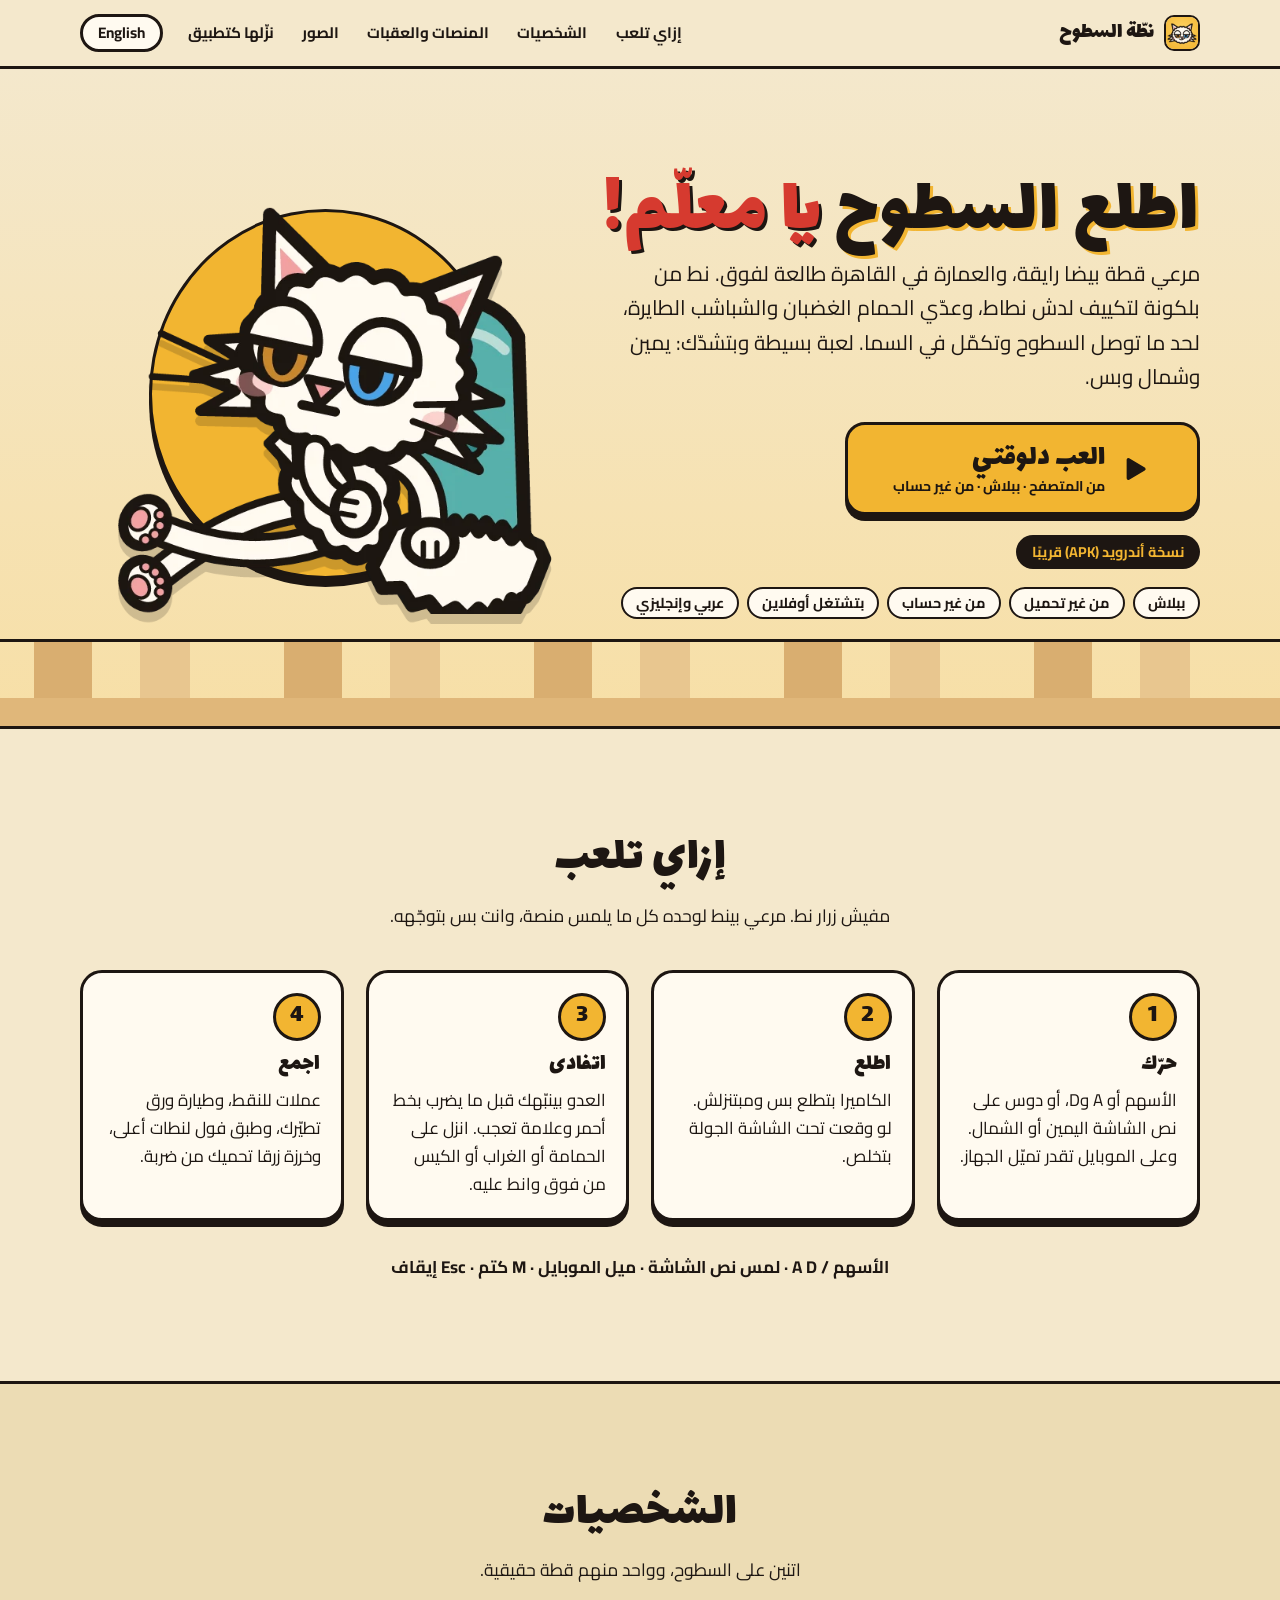
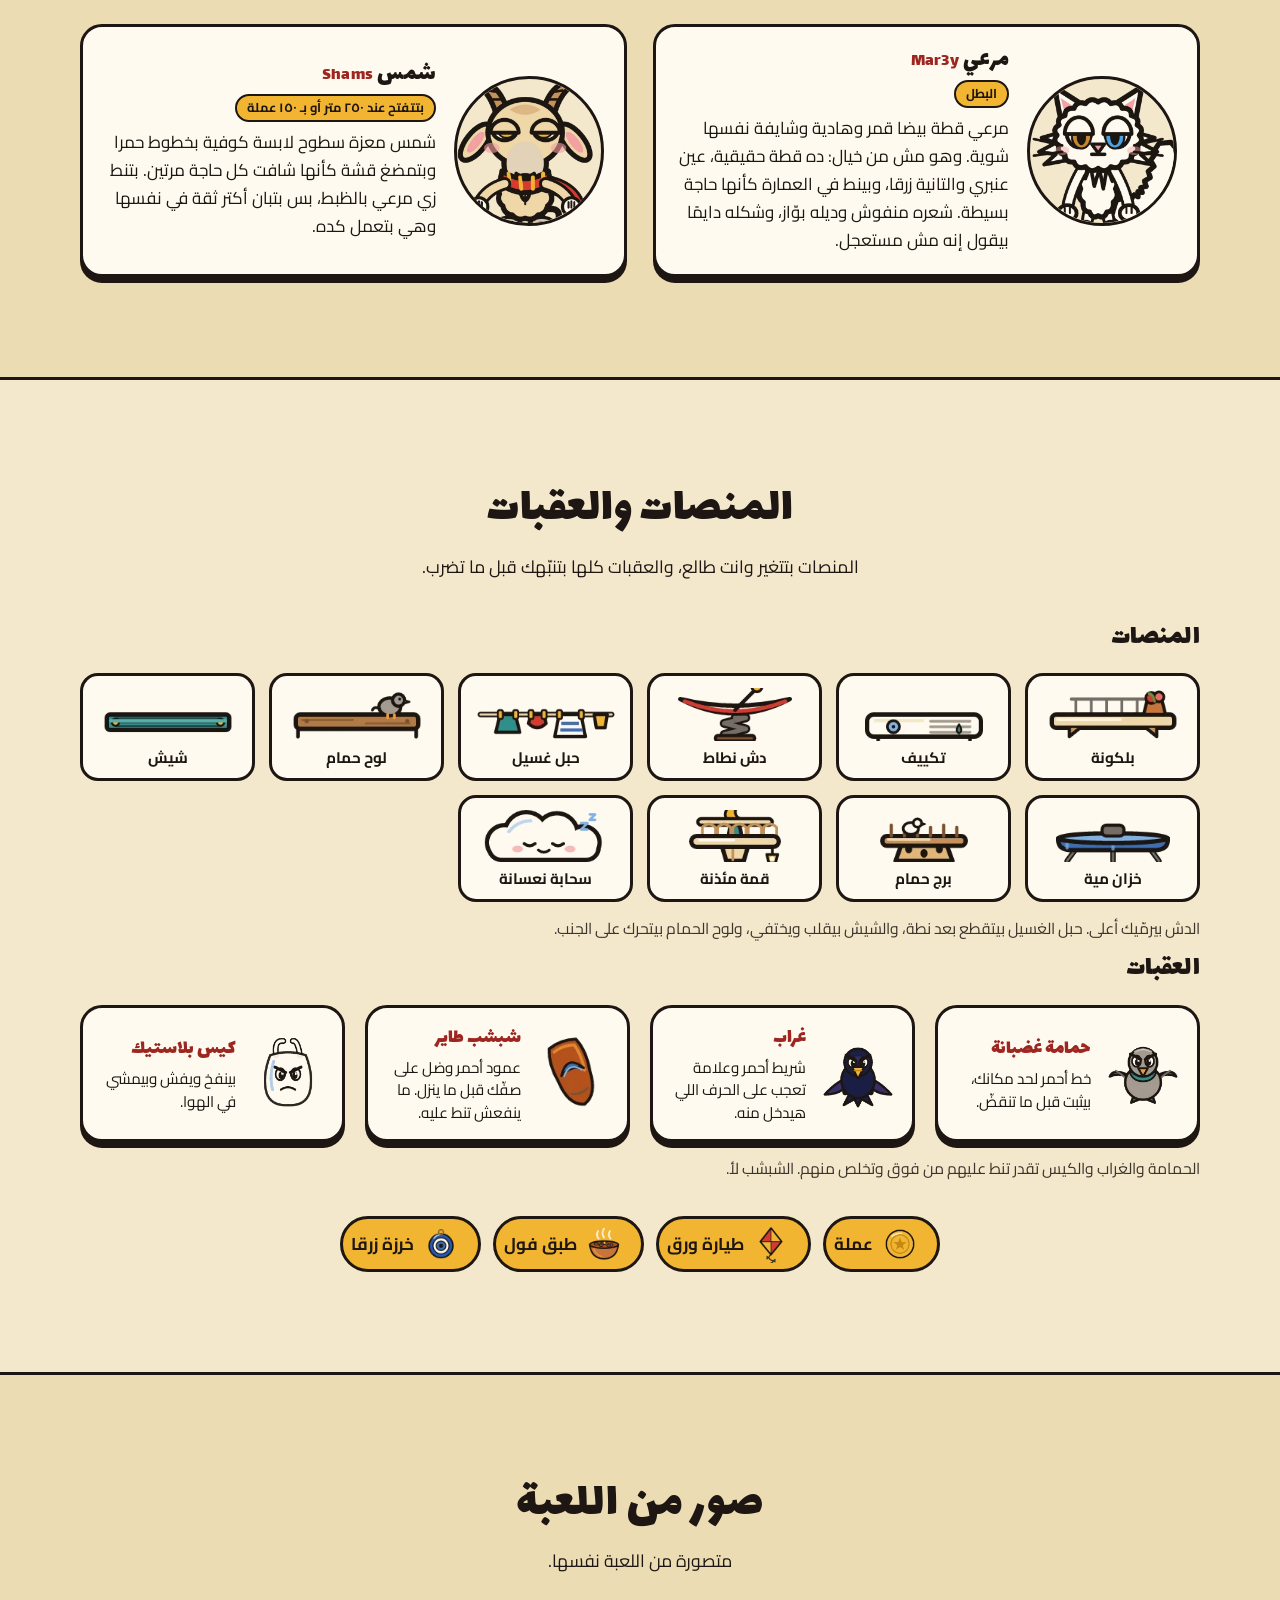
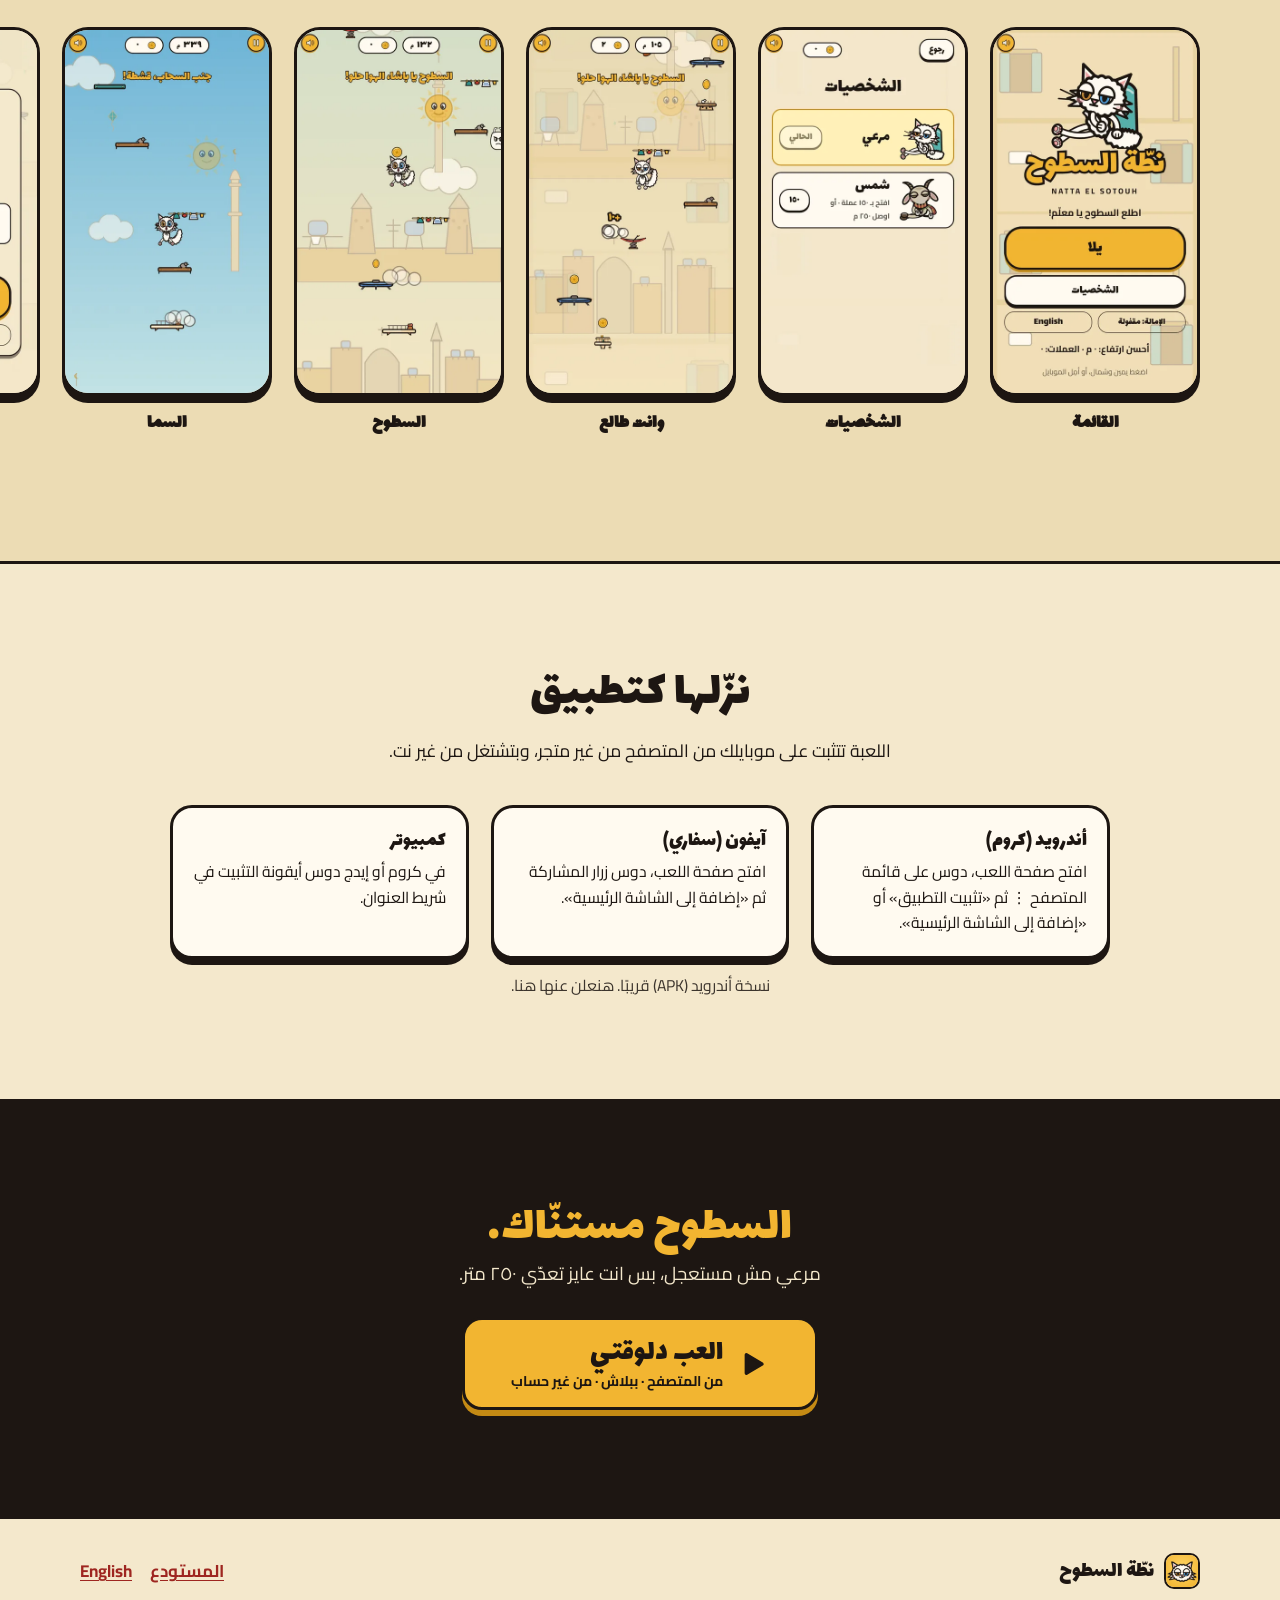
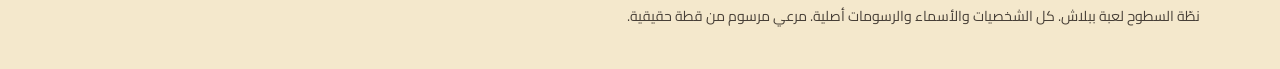
==== index.html @ 6e95c94f "feat: public site and web play page for Natta El Sotouh Co-Authored-By: Claude Opus 5.5 <noreply@ant" ====
<!doctype html>
<html lang="ar" dir="rtl">
<head>
<meta charset="utf-8">
<meta name="viewport" content="width=device-width, initial-scale=1">
<title>نطّة السطوح - لعبة نط كارتون مع مرعي القطة البيضا، العب ببلاش من المتصفح</title>
<meta name="description" content="نط من بلكونة لبلكونة فوق عمارة في القاهرة لحد السطوح والسما مع مرعي القطة البيضا بعينين مختلفين. لعبة ببلاش على المتصفح، من غير تحميل ومن غير حساب.">
<link rel="canonical" href="https://mfathy234.github.io/natta-el-sotouh-releases/">
<link rel="alternate" hreflang="en" href="https://mfathy234.github.io/natta-el-sotouh-releases/en/">
<link rel="alternate" hreflang="ar" href="https://mfathy234.github.io/natta-el-sotouh-releases/">
<link rel="alternate" hreflang="x-default" href="https://mfathy234.github.io/natta-el-sotouh-releases/">
<meta name="theme-color" content="#f4e8cc">
<link rel="icon" href="favicon.ico" sizes="any">
<link rel="icon" href="favicon.png" type="image/png" sizes="48x48">
<link rel="apple-touch-icon" href="assets/apple-touch-icon.png">
<meta property="og:type" content="website">
<meta property="og:site_name" content="Natta El Sotouh · نطّة السطوح">
<meta property="og:locale" content="ar_EG">
<meta property="og:locale:alternate" content="en_US">
<meta property="og:title" content="نطّة السطوح - لعبة نط كارتون مع مرعي القطة البيضا، العب ببلاش من المتصفح">
<meta property="og:description" content="نط من بلكونة لبلكونة فوق عمارة في القاهرة لحد السطوح والسما مع مرعي القطة البيضا بعينين مختلفين. لعبة ببلاش على المتصفح، من غير تحميل ومن غير حساب.">
<meta property="og:url" content="https://mfathy234.github.io/natta-el-sotouh-releases/">
<meta property="og:image" content="https://mfathy234.github.io/natta-el-sotouh-releases/assets/og.png">
<meta property="og:image:width" content="1200">
<meta property="og:image:height" content="630">
<meta property="og:image:alt" content="مرعي القطة البيضا قاعد مرتاح فوق شعار نطّة السطوح">
<meta name="twitter:card" content="summary_large_image">
<meta name="twitter:title" content="نطّة السطوح - لعبة نط كارتون مع مرعي القطة البيضا، العب ببلاش من المتصفح">
<meta name="twitter:description" content="نط من بلكونة لبلكونة فوق عمارة في القاهرة لحد السطوح والسما مع مرعي القطة البيضا بعينين مختلفين. لعبة ببلاش على المتصفح، من غير تحميل ومن غير حساب.">
<meta name="twitter:image" content="https://mfathy234.github.io/natta-el-sotouh-releases/assets/og.png">
<link rel="preload" href="assets/fonts/lalezar-arabic-400-normal.woff2" as="font" type="font/woff2" crossorigin>
<link rel="stylesheet" href="style.css">
</head>
<body>
<a class="skip" href="#main">تخطى للمحتوى</a>
<header class="nav"><div class="wrap nav-row">
<a class="brand" href="#top"><img src="assets/icon.png" width="36" height="36" alt=""><span>نطّة السطوح</span></a>
<nav aria-label="الأقسام"><a href="#how">إزاي تلعب</a><a href="#heroes">الشخصيات</a><a href="#world">المنصات والعقبات</a><a href="#shots">الصور</a><a href="#app">نزّلها كتطبيق</a></nav>
<a class="nav-dl" href="https://mfathy234.github.io/natta-el-sotouh-releases/play/" rel="noopener">العب دلوقتي</a>
<a class="lang-switch" lang="en" hreflang="en" href="en/">English</a>
</div></header>
<main id="main">
<section class="hero" id="top"><div class="wrap hero-grid">
<div class="hero-copy">
<h1>اطلع السطوح <em>يا معلّم!</em></h1>
<p class="lead">مرعي قطة بيضا رايقة، والعمارة في القاهرة طالعة لفوق. نط من بلكونة لتكييف لدش نطاط، وعدّي الحمام الغضبان والشباشب الطايرة، لحد ما توصل السطوح وتكمّل في السما. لعبة بسيطة وبتشدّك: يمين وشمال وبس.</p>
<div class="cta"><a class="btn primary lg" href="https://mfathy234.github.io/natta-el-sotouh-releases/play/" rel="noopener"><svg width="34" height="34" viewBox="0 0 24 24" aria-hidden="true"><path d="M8 5.5v13l11-6.5z" fill="#1d1612" stroke="#1d1612" stroke-width="2.4" stroke-linejoin="round"/></svg><span class="dl-label"><span class="dl-title">العب دلوقتي</span><span class="dl-meta">من المتصفح · ببلاش · من غير حساب</span></span></a></div>
<p class="soon"><span class="pill">نسخة أندرويد (APK) قريبًا</span></p>
<ul class="chips"><li>ببلاش</li><li>من غير تحميل</li><li>من غير حساب</li><li>بتشتغل أوفلاين</li><li>عربي وإنجليزي</li></ul>
</div>
<div class="hero-art"><div class="stage"><img class="mar3y" src="assets/art/hero_marei_slouch.webp" width="630" height="560" alt="مرعي القطة البيضا قاعد مرتاح فوق شعار نطّة السطوح"></div></div>
</div>
<div class="skyline" aria-hidden="true"></div>
</section>
<section id="how"><div class="wrap">
<div class="section-head"><h2>إزاي تلعب</h2><p>مفيش زرار نط. مرعي بينط لوحده كل ما يلمس منصة، وانت بس بتوجّهه.</p></div>
<ol class="steps"><li><div><h3>حرّك</h3><p>الأسهم أو A وD، أو دوس على نص الشاشة اليمين أو الشمال. وعلى الموبايل تقدر تميّل الجهاز.</p></div></li><li><div><h3>اطلع</h3><p>الكاميرا بتطلع بس ومبتنزلش. لو وقعت تحت الشاشة الجولة بتخلص.</p></div></li><li><div><h3>اتفادى</h3><p>العدو بينبّهك قبل ما يضرب بخط أحمر وعلامة تعجب. انزل على الحمامة أو الغراب أو الكيس من فوق وانط عليه.</p></div></li><li><div><h3>اجمع</h3><p>عملات للنقط، وطيارة ورق تطيّرك، وطبق فول لنطات أعلى، وخرزة زرقا تحميك من ضربة.</p></div></li></ol>
<p class="keys">الأسهم / A D · لمس نص الشاشة · ميل الموبايل · M كتم · Esc إيقاف</p>
</div></section>
<section id="heroes" class="alt"><div class="wrap">
<div class="section-head"><h2>الشخصيات</h2><p>اتنين على السطوح، وواحد منهم قطة حقيقية.</p></div>
<div class="hero-cards"><article class="card hero-card"><div class="portrait"><img src="assets/art/hero_marei_idle.webp" width="210" height="187" loading="lazy" alt="مرعي القطة البيضا واقف رايق بعينين مختلفين"></div><div><h3>مرعي <span class="alt" lang="en">Mar3y</span></h3><span class="tag">البطل</span><p>مرعي قطة بيضا قمر وهادية وشايفة نفسها شوية. وهو مش من خيال: ده قطة حقيقية، عين عنبري والتانية زرقا، وبينط في العمارة كأنها حاجة بسيطة. شعره منفوش وديله بوّاز، وشكله دايمًا بيقول إنه مش مستعجل.</p></div></article><article class="card hero-card"><div class="portrait"><img src="assets/art/hero_shams_idle.webp" width="210" height="187" loading="lazy" alt="شمس المعزة بكوفية حمرا"></div><div><h3>شمس <span class="alt" lang="en">Shams</span></h3><span class="tag">بتتفتح عند ٢٥٠ متر أو بـ ١٥٠ عملة</span><p>شمس معزة سطوح لابسة كوفية بخطوط حمرا وبتمضغ قشة كأنها شافت كل حاجة مرتين. بتنط زي مرعي بالظبط، بس بتبان أكتر ثقة في نفسها وهي بتعمل كده.</p></div></article></div>
</div></section>
<section id="world"><div class="wrap">
<div class="section-head"><h2>المنصات والعقبات</h2><p>المنصات بتتغير وانت طالع، والعقبات كلها بتنبّهك قبل ما تضرب.</p></div>
<h3 class="sub">المنصات</h3>
<ul class="plats"><li><img src="assets/art/plat_balcony_0.webp" width="192" height="72" loading="lazy" alt=""><span>بلكونة</span></li><li><img src="assets/art/plat_ac_0.webp" width="192" height="72" loading="lazy" alt=""><span>تكييف</span></li><li><img src="assets/art/plat_dish_0.webp" width="192" height="72" loading="lazy" alt=""><span>دش نطاط</span></li><li><img src="assets/art/plat_laundry_0.webp" width="192" height="72" loading="lazy" alt=""><span>حبل غسيل</span></li><li><img src="assets/art/plat_plank_0.webp" width="192" height="72" loading="lazy" alt=""><span>لوح حمام</span></li><li><img src="assets/art/plat_shutter_0.webp" width="192" height="72" loading="lazy" alt=""><span>شيش</span></li><li><img src="assets/art/plat_tank_0.webp" width="192" height="72" loading="lazy" alt=""><span>خزان مية</span></li><li><img src="assets/art/plat_tower_0.webp" width="192" height="72" loading="lazy" alt=""><span>برج حمام</span></li><li><img src="assets/art/plat_minaret_0.webp" width="192" height="72" loading="lazy" alt=""><span>قمة مئذنة</span></li><li><img src="assets/art/plat_cloud_0.webp" width="192" height="72" loading="lazy" alt=""><span>سحابة نعسانة</span></li></ul>
<p class="fine">الدش بيرمّيك أعلى. حبل الغسيل بيتقطع بعد نطة، والشيش بيقلب ويختفي، ولوح الحمام بيتحرك على الجنب.</p>
<h3 class="sub">العقبات</h3>
<ul class="haz"><li class="card"><img src="assets/art/enemy_pigeon_0.webp" width="92" height="92" loading="lazy" alt=""><div><b>حمامة غضبانة</b><p>خط أحمر لحد مكانك، بيثبت قبل ما تنقضّ.</p></div></li><li class="card"><img src="assets/art/enemy_crow_0.webp" width="92" height="92" loading="lazy" alt=""><div><b>غراب</b><p>شريط أحمر وعلامة تعجب على الحرف اللي هيدخل منه.</p></div></li><li class="card"><img src="assets/art/enemy_slipper_0.webp" width="92" height="92" loading="lazy" alt=""><div><b>شبشب طاير</b><p>عمود أحمر وضل على صفّك قبل ما ينزل. ما ينفعش تنط عليه.</p></div></li><li class="card"><img src="assets/art/enemy_bag_0.webp" width="92" height="92" loading="lazy" alt=""><div><b>كيس بلاستيك</b><p>بينفخ ويفش وبيمشي في الهوا.</p></div></li></ul>
<p class="fine">الحمامة والغراب والكيس تقدر تنط عليهم من فوق وتخلص منهم. الشبشب لأ.</p>
<ul class="items"><li><img src="assets/art/item_coin_0.webp" width="52" height="52" loading="lazy" alt=""><span>عملة</span></li><li><img src="assets/art/item_kite_0.webp" width="52" height="52" loading="lazy" alt=""><span>طيارة ورق</span></li><li><img src="assets/art/item_ful_0.webp" width="52" height="52" loading="lazy" alt=""><span>طبق فول</span></li><li><img src="assets/art/item_bead_0.webp" width="52" height="52" loading="lazy" alt=""><span>خرزة زرقا</span></li></ul>
</div></section>
<section id="shots" class="alt"><div class="wrap section-head"><h2>صور من اللعبة</h2><p>متصورة من اللعبة نفسها.</p></div>
<ul class="strip" tabindex="0"><li><figure><div class="phone"><img src="assets/shots/menu.webp" width="450" height="800" loading="lazy" alt="مرعي قاعد على الكنبة فوق شعار نطّة السطوح"></div><figcaption><b>القائمة</b></figcaption></figure></li><li><figure><div class="phone"><img src="assets/shots/hangar.webp" width="450" height="800" loading="lazy" alt="اختيار بين مرعي وشمس"></div><figcaption><b>الشخصيات</b></figcaption></figure></li><li><figure><div class="phone"><img src="assets/shots/gameplay.webp" width="450" height="800" loading="lazy" alt="مرعي بينط بين البلكونات وحوالين الحمام"></div><figcaption><b>وانت طالع</b></figcaption></figure></li><li><figure><div class="phone"><img src="assets/shots/rooftops.webp" width="450" height="800" loading="lazy" alt="المنصات بقت خزانات وأبراج حمام"></div><figcaption><b>السطوح</b></figcaption></figure></li><li><figure><div class="phone"><img src="assets/shots/sky.webp" width="450" height="800" loading="lazy" alt="سحاب ومآذن بعيدة"></div><figcaption><b>السما</b></figcaption></figure></li><li><figure><div class="phone"><img src="assets/shots/gameover.webp" width="450" height="800" loading="lazy" alt="شاشة النهاية بالنتيجة"></div><figcaption><b>لما تقع</b></figcaption></figure></li></ul>
</section>
<section id="app"><div class="wrap">
<div class="section-head"><h2>نزّلها كتطبيق</h2><p>اللعبة تتثبت على موبايلك من المتصفح من غير متجر، وبتشتغل من غير نت.</p></div>
<div class="facts"><div class="card"><b>أندرويد (كروم)</b><p>افتح صفحة اللعب، دوس على قائمة المتصفح ⋮ ثم «تثبيت التطبيق» أو «إضافة إلى الشاشة الرئيسية».</p></div><div class="card"><b>آيفون (سفاري)</b><p>افتح صفحة اللعب، دوس زرار المشاركة ثم «إضافة إلى الشاشة الرئيسية».</p></div><div class="card"><b>كمبيوتر</b><p>في كروم أو إيدج دوس أيقونة التثبيت في شريط العنوان.</p></div></div>
<p class="fine center">نسخة أندرويد (APK) قريبًا. هنعلن عنها هنا.</p>
</div></section>
<section class="closing"><div class="wrap">
<h2>السطوح مستنّاك.</h2><p>مرعي مش مستعجل، بس انت عايز تعدّي ٢٥٠ متر.</p>
<div class="cta center"><a class="btn primary lg" href="https://mfathy234.github.io/natta-el-sotouh-releases/play/" rel="noopener"><svg width="34" height="34" viewBox="0 0 24 24" aria-hidden="true"><path d="M8 5.5v13l11-6.5z" fill="#1d1612" stroke="#1d1612" stroke-width="2.4" stroke-linejoin="round"/></svg><span class="dl-label"><span class="dl-title">العب دلوقتي</span><span class="dl-meta">من المتصفح · ببلاش · من غير حساب</span></span></a></div>
</div></section>
</main>
<footer><div class="wrap"><div class="foot">
<a class="brand" href="#top"><img src="assets/icon.png" width="36" height="36" alt=""><span>نطّة السطوح</span></a>
<nav><a href="https://github.com/mfathy234/natta-el-sotouh-releases" rel="noopener">المستودع</a><a href="en/" lang="en">English</a></nav>
</div><small>نطّة السطوح لعبة ببلاش. كل الشخصيات والأسماء والرسومات أصلية. مرعي مرسوم من قطة حقيقية.</small></div></footer>
</body>
</html>
---- style.css ----
@font-face{font-family:Lalezar;font-display:swap;src:url(assets/fonts/lalezar-latin-400-normal.woff2) format("woff2");unicode-range:U+0000-00FF,U+0131,U+0152-0153,U+02BB-02BC,U+02C6,U+02DA,U+02DC,U+2000-206F,U+20AC,U+2122,U+2191,U+2193,U+2212,U+2215,U+FEFF,U+FFFD}
@font-face{font-family:Lalezar;font-display:swap;src:url(assets/fonts/lalezar-arabic-400-normal.woff2) format("woff2");unicode-range:U+0600-06FF,U+0750-077F,U+08A0-08FF,U+FB50-FDFF,U+FE70-FEFF}
@font-face{font-family:Cairo;font-weight:400;font-display:swap;src:url(assets/fonts/cairo-latin-400-normal.woff2) format("woff2");unicode-range:U+0000-00FF,U+0131,U+0152-0153,U+02BB-02BC,U+02C6,U+02DA,U+02DC,U+2000-206F,U+20AC,U+2122,U+2191,U+2193,U+2212,U+2215,U+FEFF,U+FFFD}
@font-face{font-family:Cairo;font-weight:700;font-display:swap;src:url(assets/fonts/cairo-latin-700-normal.woff2) format("woff2");unicode-range:U+0000-00FF,U+0131,U+0152-0153,U+02BB-02BC,U+02C6,U+02DA,U+02DC,U+2000-206F,U+20AC,U+2122,U+2191,U+2193,U+2212,U+2215,U+FEFF,U+FFFD}
@font-face{font-family:Cairo;font-weight:400;font-display:swap;src:url(assets/fonts/cairo-arabic-400-normal.woff2) format("woff2");unicode-range:U+0600-06FF,U+0750-077F,U+08A0-08FF,U+FB50-FDFF,U+FE70-FEFF}
@font-face{font-family:Cairo;font-weight:700;font-display:swap;src:url(assets/fonts/cairo-arabic-700-normal.woff2) format("woff2");unicode-range:U+0600-06FF,U+0750-077F,U+08A0-08FF,U+FB50-FDFF,U+FE70-FEFF}

:root{
  --ink:#1d1612;--paper:#f4e8cc;--paper2:#ecdcb4;--white:#fffaf0;
  --red:#d63a2f;--red-d:#9e2620;--gold:#f2b531;--gold-d:#c48a14;--teal:#2f8f8c;--blue:#3c6fb5;--sand:#e0b77a;--pink:#f2a0a0;
  --bw:3px;--r:22px;
  --display:Lalezar,Cairo,system-ui,sans-serif;--body:Cairo,system-ui,-apple-system,"Segoe UI",sans-serif;
}
*,*::before,*::after{box-sizing:border-box}
html{scroll-behavior:smooth;scroll-padding-top:76px;-webkit-text-size-adjust:100%}
body{margin:0;background:var(--paper);color:var(--ink);font:400 1.0625rem/1.65 var(--body);overflow-x:hidden}
img{max-width:100%;height:auto;display:block}
a{color:var(--red-d);text-underline-offset:3px}
a:hover{color:var(--ink)}
:focus-visible{outline:4px solid var(--blue);outline-offset:3px;border-radius:8px}
.wrap{width:min(1120px,100% - 40px);margin-inline:auto}
.skip{position:absolute;inset-inline-start:12px;top:-70px;background:var(--gold);color:var(--ink);border:var(--bw) solid var(--ink);border-radius:12px;padding:8px 16px;font-weight:700;z-index:100;text-decoration:none}
.skip:focus{top:12px}
h1,h2,h3{font-family:var(--display);font-weight:400;line-height:1.2;margin:0;letter-spacing:.01em}
h1{font-size:clamp(2.8rem,8.5vw,5rem);line-height:1.1;text-shadow:3px 3px 0 var(--gold)}
h1 em{font-style:normal;color:var(--red);text-shadow:3px 3px 0 var(--ink)}
h2{font-size:clamp(2rem,5.5vw,3.1rem)}
h3{font-size:1.5rem}
p{margin:0 0 1em}
section{padding:clamp(56px,9vw,100px) 0}
section.alt{background:var(--paper2);border-block:var(--bw) solid var(--ink)}
.lead{font-size:clamp(1.1rem,2.6vw,1.3rem);max-width:34em}
.section-head{text-align:center;max-width:42em;margin:0 auto 40px}
.section-head p{font-size:1.1rem;margin:12px 0 0}
.fine{font-size:.98rem;opacity:.85;margin:14px 0 0}
.center{text-align:center;justify-content:center}

.nav{position:sticky;top:0;z-index:50;background:var(--paper);border-bottom:var(--bw) solid var(--ink)}
.nav-row{display:flex;align-items:center;gap:12px;min-height:66px}
.brand{display:flex;align-items:center;gap:10px;font:400 1.45rem/1 var(--display);color:var(--ink);text-decoration:none;margin-inline-end:auto}
.brand img{border-radius:10px;border:2px solid var(--ink)}
.nav nav{display:flex;gap:4px}
.nav nav a{color:var(--ink);text-decoration:none;font-weight:700;font-size:.95rem;padding:.45em .8em;border-radius:99px}
.nav nav a:hover{background:var(--paper2)}
.lang-switch,.nav-dl{font-weight:700;font-size:.95rem;color:var(--ink);text-decoration:none;border:var(--bw) solid var(--ink);border-radius:99px;padding:.3em 1em;background:var(--white);line-height:1.5}
.nav-dl{background:var(--gold);display:none}
.lang-switch:hover,.nav-dl:hover{background:var(--paper2);color:var(--ink)}

.btn{display:inline-flex;align-items:center;justify-content:center;gap:12px;font:400 1.35rem/1.1 var(--display);color:var(--ink);background:var(--white);border:var(--bw) solid var(--ink);border-radius:20px;padding:.7em 1.3em;text-decoration:none;box-shadow:0 6px 0 var(--ink);transition:transform .12s,box-shadow .12s;min-height:52px;text-align:center}
.btn:hover{color:var(--ink);transform:translateY(-2px);box-shadow:0 8px 0 var(--ink)}
.btn:active{transform:translateY(5px);box-shadow:0 1px 0 var(--ink)}
.btn.primary{background:var(--gold)}
.btn.lg{font-size:1.9rem;padding:.55em 1.5em}
.dl-label{display:flex;flex-direction:column;align-items:flex-start;gap:2px;text-align:start}
.dl-meta{font:700 .88rem/1.3 var(--body)}
.btn svg{flex:none}
.cta{display:flex;flex-wrap:wrap;gap:16px 18px;align-items:center;margin:28px 0 6px}
.pill{display:inline-block;background:var(--ink);color:var(--gold);font-weight:700;font-size:.9rem;border-radius:99px;padding:.35em 1.1em}
.soon{margin:20px 0 0}
.chips{list-style:none;padding:0;margin:18px 0 0;display:flex;flex-wrap:wrap;gap:8px}
.chips li{background:var(--white);border:2px solid var(--ink);border-radius:99px;padding:.15em .9em;font-weight:700;font-size:.9rem}

.hero{padding-bottom:0;position:relative;overflow:hidden;background:linear-gradient(var(--paper),#f7dfa6)}
.hero-grid{display:grid;grid-template-columns:1.1fr .9fr;gap:30px;align-items:center;padding-bottom:30px}
.hero-art{display:grid;place-items:center}
.stage{position:relative;width:min(420px,100%);aspect-ratio:1;display:grid;place-items:center}
.stage::before{content:"";position:absolute;inset:8%;border-radius:50%;background:var(--gold);border:var(--bw) solid var(--ink);box-shadow:0 8px 0 var(--ink)}
.mar3y{position:relative;width:118%;max-width:none;filter:drop-shadow(0 10px 0 rgba(29,22,18,.18));animation:bob 1s ease-in-out infinite alternate}
@keyframes bob{from{transform:translateY(0) rotate(-1.5deg)}to{transform:translateY(-10px) rotate(1.5deg)}}
.skyline{height:90px;margin-top:-10px;background:
  linear-gradient(var(--sand),var(--sand)) 0 100%/100% 28px no-repeat,
  repeating-linear-gradient(90deg,transparent 0 34px,#d9ae70 34px 92px,transparent 92px 140px,#e8c68f 140px 190px,transparent 190px 250px);
  border-bottom:var(--bw) solid var(--ink);border-top:var(--bw) solid var(--ink)}

.steps{list-style:none;counter-reset:s;display:grid;grid-template-columns:repeat(auto-fit,minmax(230px,1fr));gap:22px;padding:0;margin:0}
.steps li{counter-increment:s;background:var(--white);border:var(--bw) solid var(--ink);border-radius:var(--r);padding:20px;box-shadow:0 6px 0 var(--ink);position:relative}
.steps li::before{content:counter(s);width:48px;height:48px;border-radius:50%;background:var(--gold);border:var(--bw) solid var(--ink);display:grid;place-items:center;font:400 1.6rem/1 var(--display);margin-bottom:10px}
.steps h3{margin:0 0 6px}
.steps p{margin:0}
.keys{text-align:center;font-weight:700;margin:32px 0 0}

.card{background:var(--white);border:var(--bw) solid var(--ink);border-radius:var(--r);padding:20px;box-shadow:0 6px 0 var(--ink)}
.card p{margin:6px 0 0}
.hero-cards{display:grid;grid-template-columns:repeat(auto-fit,minmax(320px,1fr));gap:26px}
.hero-card{display:flex;gap:18px;align-items:center}
.portrait{flex:none;width:150px;background:var(--paper);border:var(--bw) solid var(--ink);border-radius:50%;aspect-ratio:1;display:grid;place-items:center;overflow:hidden}
.portrait img{width:130%;max-width:none}
.alt{}
h3 .alt{font-size:1.1rem;color:var(--red-d)}
.tag{display:inline-block;background:var(--gold);border:2px solid var(--ink);border-radius:99px;font-weight:700;font-size:.8rem;padding:.1em .8em;margin-top:4px}

.sub{margin:10px 0 18px;font-size:1.8rem}
.plats{list-style:none;padding:0;margin:0;display:grid;grid-template-columns:repeat(auto-fit,minmax(150px,1fr));gap:14px}
.plats li{background:var(--white);border:var(--bw) solid var(--ink);border-radius:18px;padding:12px 8px 8px;text-align:center;font-weight:700;font-size:.95rem}
.plats img{margin:0 auto 4px;width:140px}
.haz{list-style:none;padding:0;margin:0 0 6px;display:grid;grid-template-columns:repeat(auto-fit,minmax(250px,1fr));gap:20px}
.haz li{display:flex;gap:14px;align-items:center;padding:14px 16px}
.haz img{flex:none;width:76px}
.haz b{font:400 1.3rem/1.2 var(--display);color:var(--red-d)}
.haz p{font-size:.95rem;line-height:1.5}
.items{list-style:none;padding:0;margin:34px 0 0;display:flex;flex-wrap:wrap;gap:12px;justify-content:center}
.items li{display:flex;align-items:center;gap:8px;background:var(--gold);border:var(--bw) solid var(--ink);border-radius:99px;padding:6px 18px 6px 8px;font-weight:700}
.items img{width:38px;height:38px;object-fit:contain}

.strip{list-style:none;display:flex;gap:22px;overflow-x:auto;padding:12px max(20px,calc((100% - 1120px)/2)) 26px;margin:0;scroll-snap-type:x proximity}
.strip li{flex:none;width:210px;scroll-snap-align:center}
.strip figure{margin:0}
.phone{border:var(--bw) solid var(--ink);border-radius:26px;overflow:hidden;box-shadow:0 7px 0 var(--ink);background:var(--paper)}
figcaption{text-align:center;margin-top:16px;font:400 1.2rem/1.2 var(--display)}

.facts{display:grid;grid-template-columns:repeat(auto-fit,minmax(250px,1fr));gap:22px;max-width:940px;margin:0 auto}
.facts b{display:block;font:400 1.3rem/1.3 var(--display);margin-bottom:4px}
.facts p{margin:0;font-size:.98rem}

.closing{background:var(--ink);color:var(--paper);text-align:center}
.closing h2{color:var(--gold)}
.closing p{font-size:1.15rem}
.closing .btn{box-shadow:0 6px 0 var(--gold-d)}

footer{background:var(--paper);border-top:var(--bw) solid var(--ink);padding:34px 0 40px}
.foot{display:flex;flex-wrap:wrap;gap:16px;align-items:center;justify-content:space-between;margin-bottom:16px}
.foot nav{display:flex;gap:18px;flex-wrap:wrap;font-weight:700}
footer small{display:block;opacity:.8;max-width:60em}

@media (max-width:900px){
  .nav nav{display:none}
  .nav-dl{display:inline-block}
  .hero-grid{grid-template-columns:1fr;text-align:center}
  .hero-copy .cta,.hero-copy .chips{justify-content:center}
  .hero-copy .lead{margin-inline:auto}
  .hero-art{order:-1}
  .stage{width:min(300px,80%)}
  h1{text-shadow:2px 2px 0 var(--gold)}
}
@media (max-width:560px){
  .hero-card{flex-direction:column;text-align:center}
  .btn.lg{font-size:1.6rem;width:100%}
  .brand span{font-size:1.2rem}
}
@media (prefers-reduced-motion:reduce){.mar3y{animation:none}html{scroll-behavior:auto}}
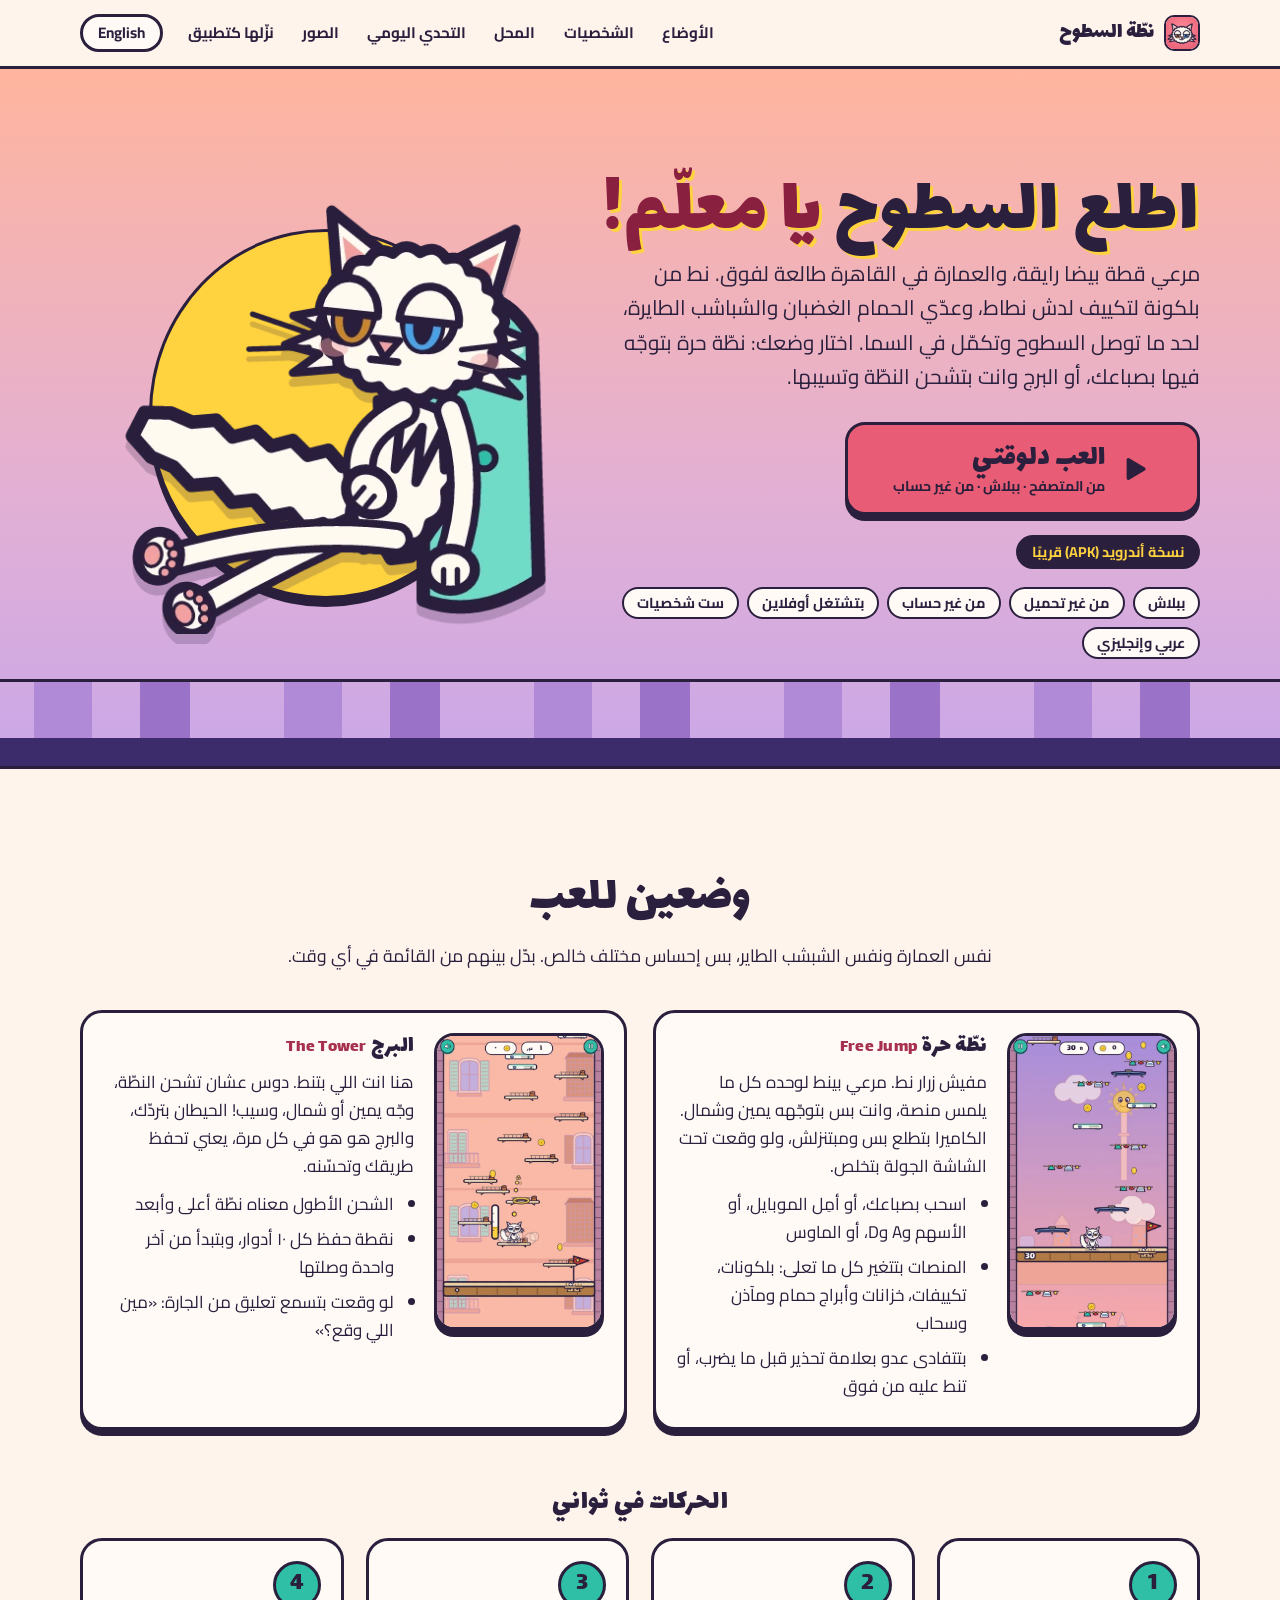
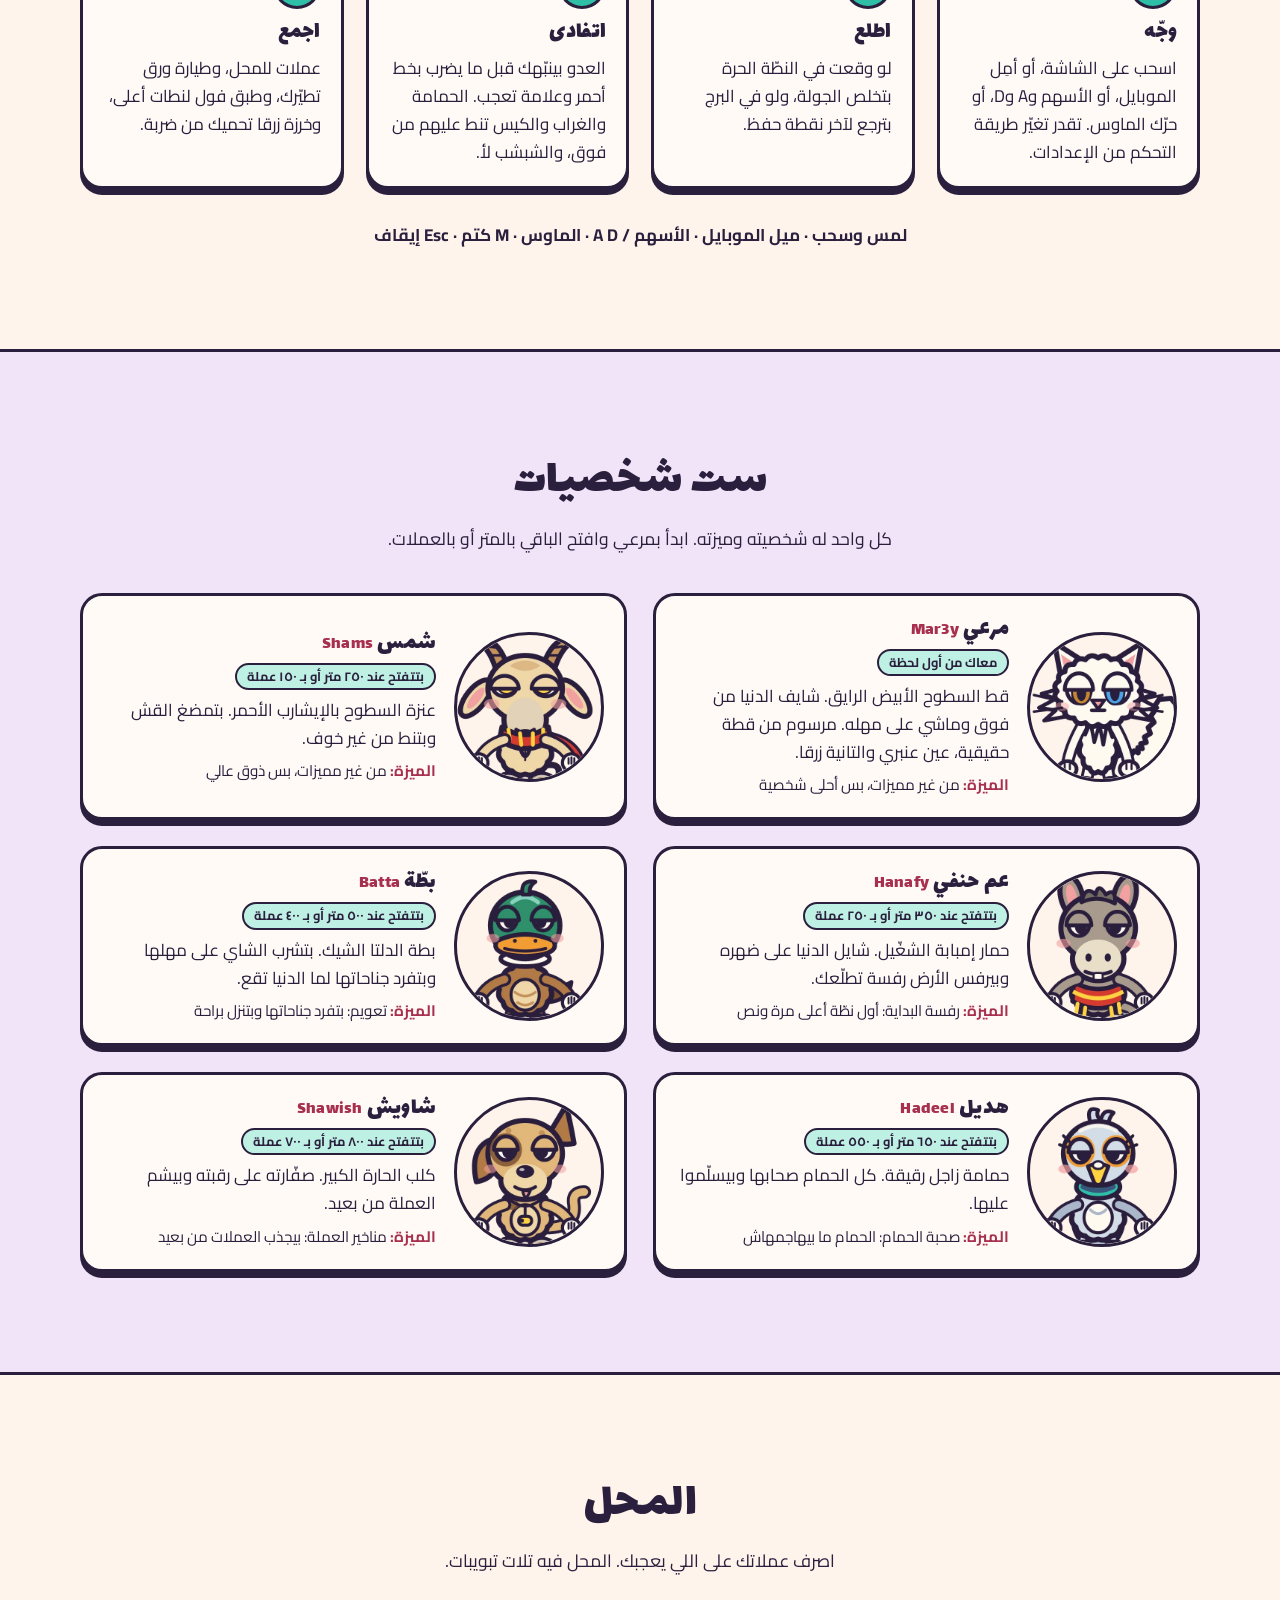
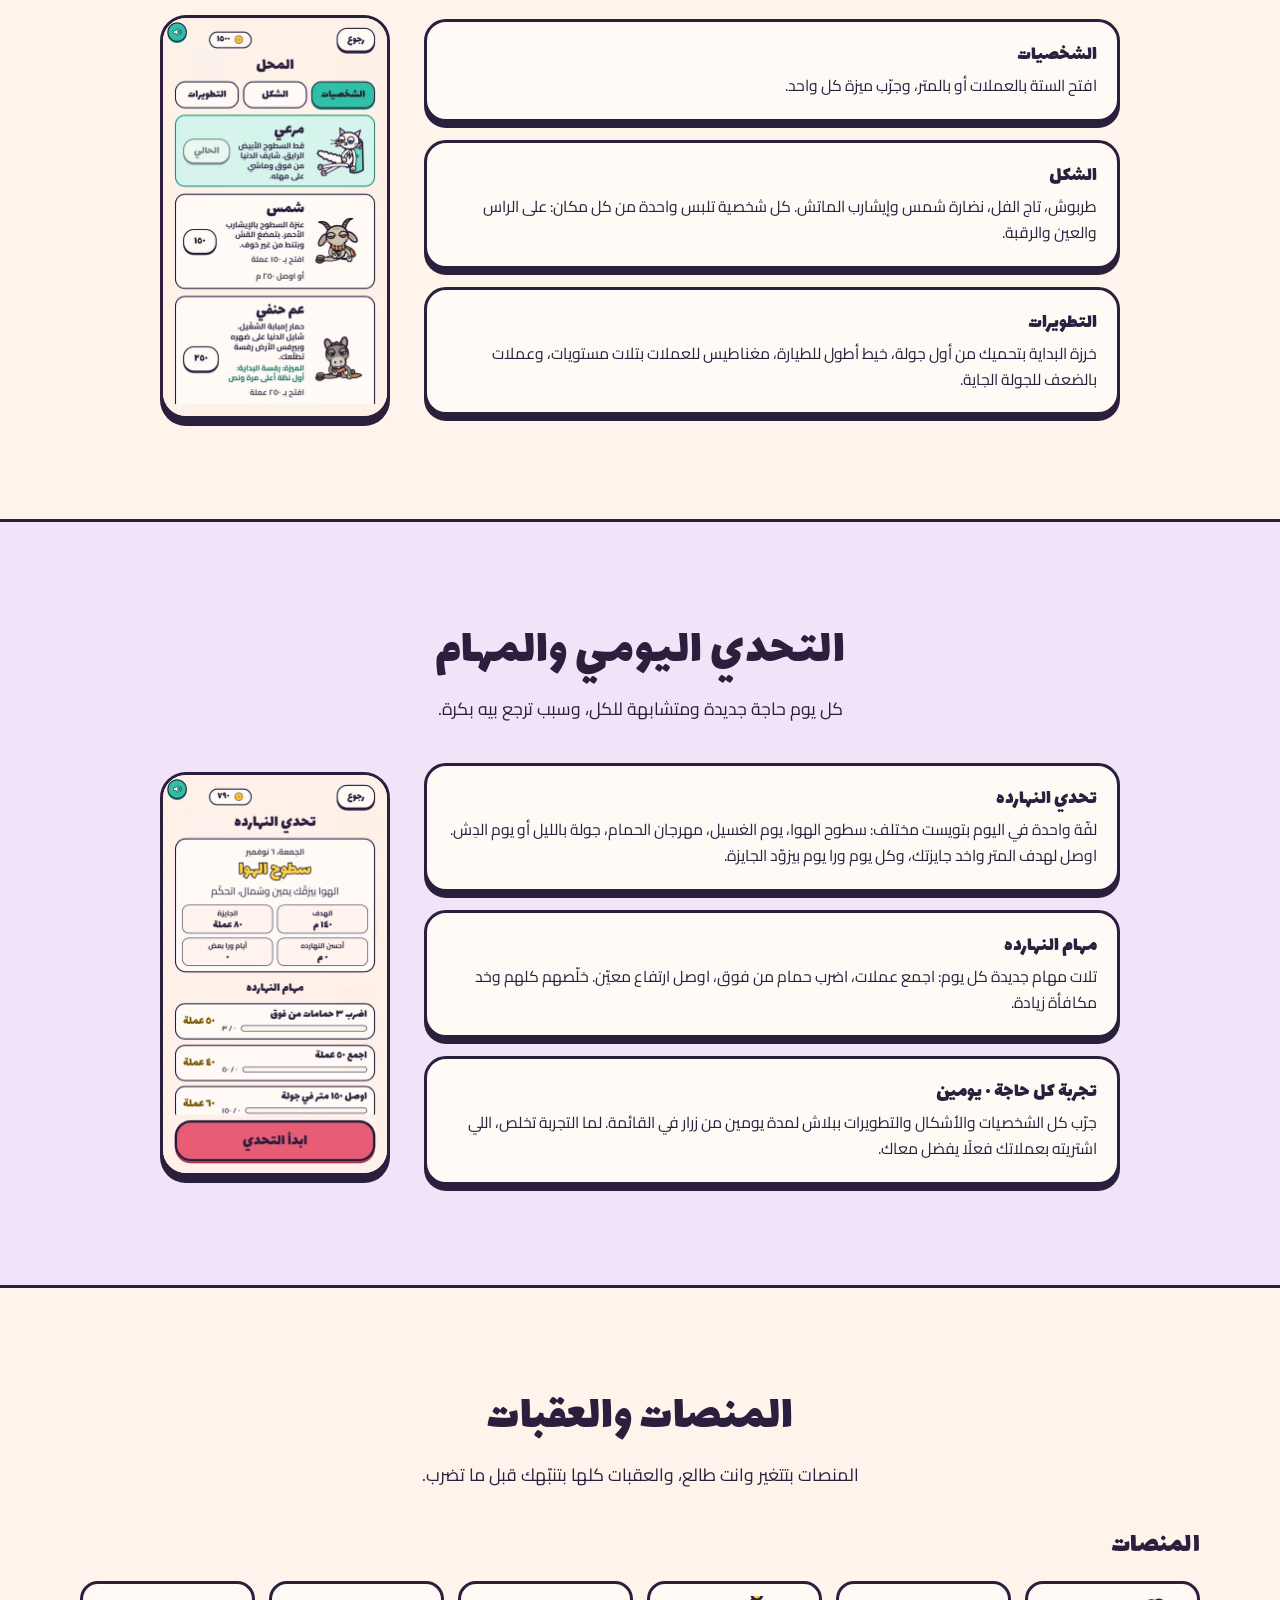
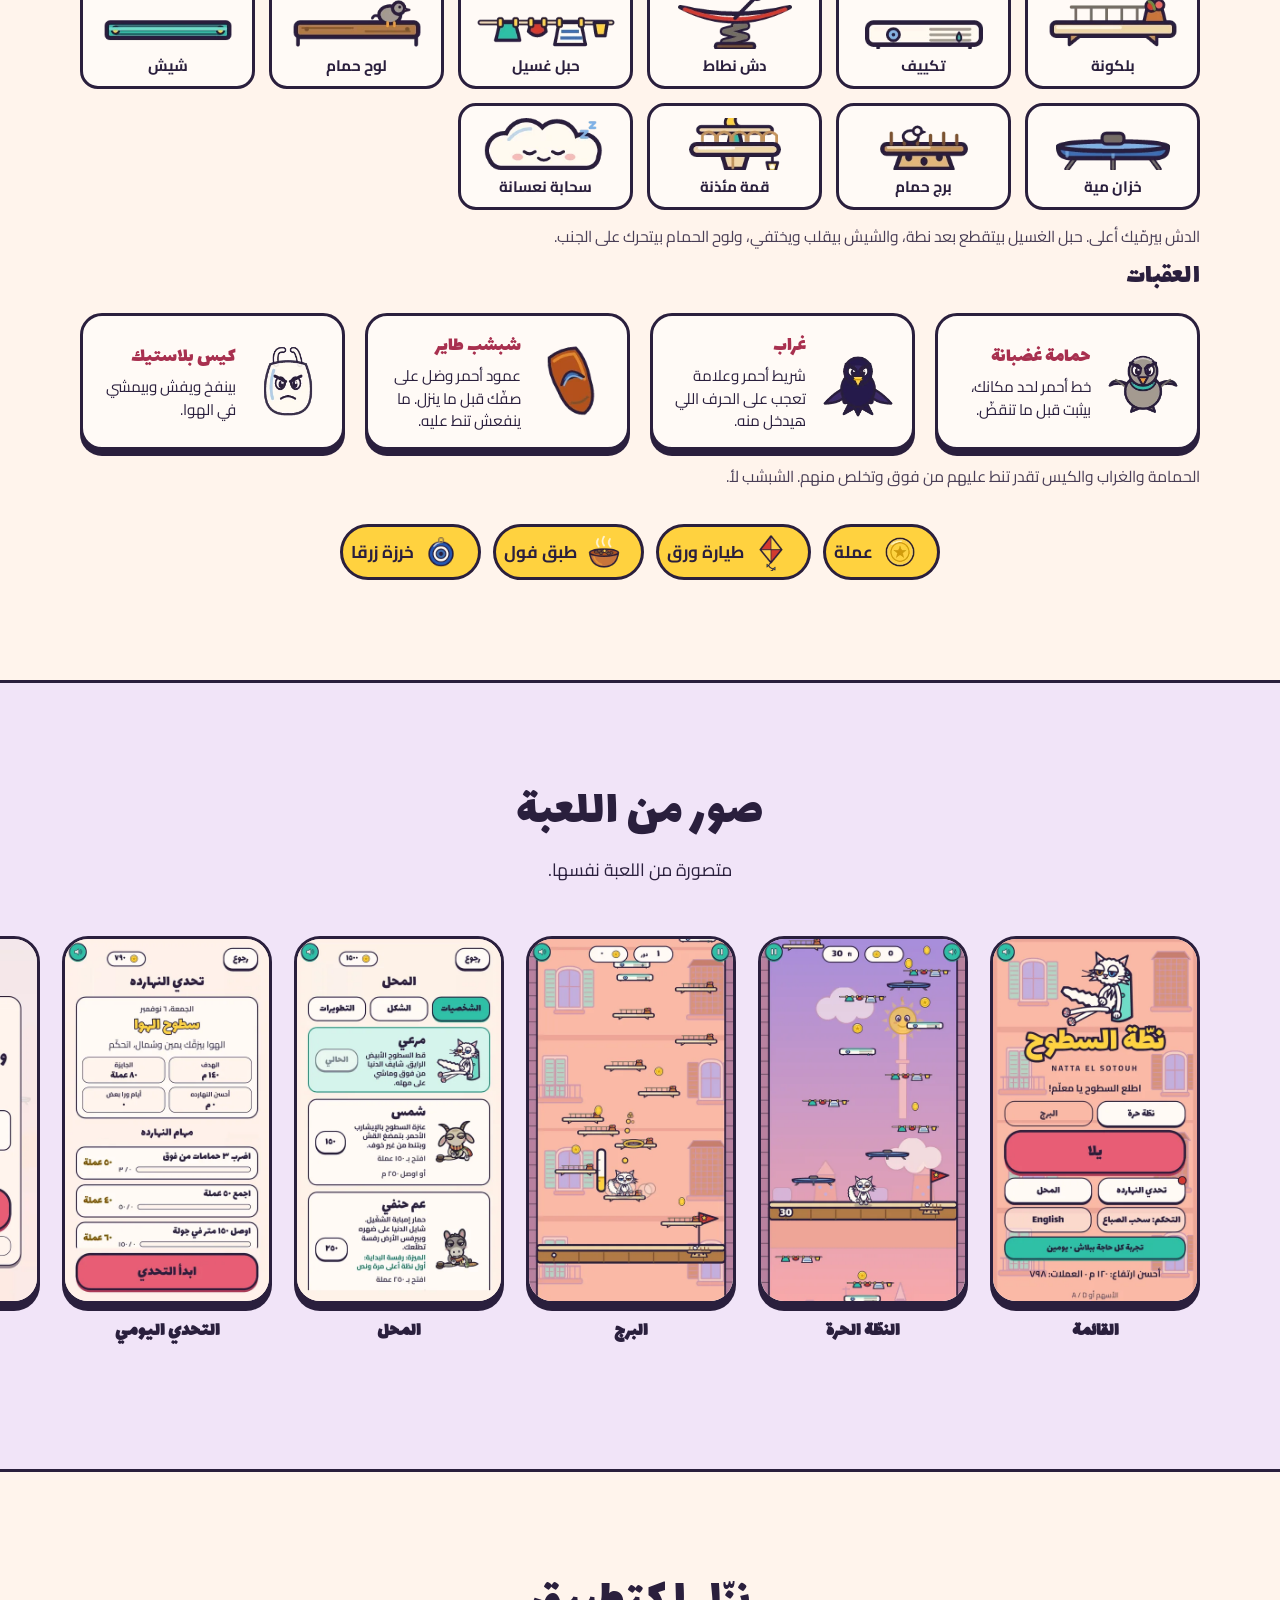
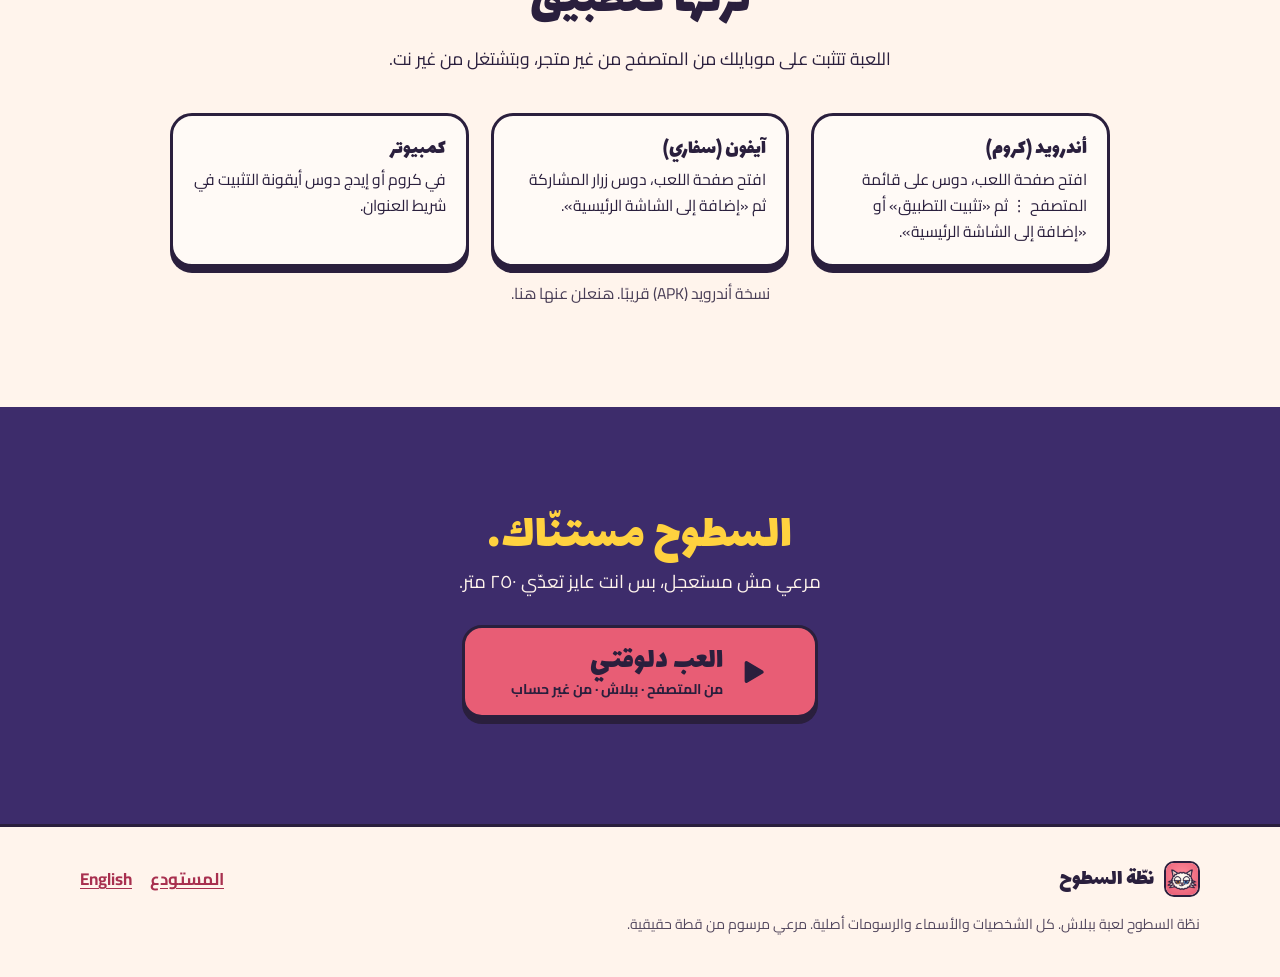
==== commit a1e92c0b: "feat: Rooftop sunset site refresh with six heroes, two modes, shop and daily Co-Authored-By: Claude " ====
--- a/index.html
+++ b/index.html
@@ -3,13 +3,13 @@
 <head>
 <meta charset="utf-8">
 <meta name="viewport" content="width=device-width, initial-scale=1">
-<title>نطّة السطوح - لعبة نط كارتون مع مرعي القطة البيضا، العب ببلاش من المتصفح</title>
-<meta name="description" content="نط من بلكونة لبلكونة فوق عمارة في القاهرة لحد السطوح والسما مع مرعي القطة البيضا بعينين مختلفين. لعبة ببلاش على المتصفح، من غير تحميل ومن غير حساب.">
-<link rel="canonical" href="https://mfathy234.github.io/natta-el-sotouh-releases/">
+<title>نطّة السطوح - لعبة نط كارتون بست شخصيات ووضعين، العب ببلاش من المتصفح</title>
+<meta name="description" content="نط من بلكونة لبلكونة فوق عمارة في القاهرة مع مرعي وأصحابه الستة. وضع النطّة الحرة ووضع البرج، محل وتحدي يومي ومهام. ببلاش على المتصفح، من غير تحميل ومن غير حساب.">
+<link rel="canonical" href="https://natta-el-sotouh.pages.dev/">
 <link rel="alternate" hreflang="en" href="https://mfathy234.github.io/natta-el-sotouh-releases/en/">
 <link rel="alternate" hreflang="ar" href="https://mfathy234.github.io/natta-el-sotouh-releases/">
 <link rel="alternate" hreflang="x-default" href="https://mfathy234.github.io/natta-el-sotouh-releases/">
-<meta name="theme-color" content="#f4e8cc">
+<meta name="theme-color" content="#ffb59e">
 <link rel="icon" href="favicon.ico" sizes="any">
 <link rel="icon" href="favicon.png" type="image/png" sizes="48x48">
 <link rel="apple-touch-icon" href="assets/apple-touch-icon.png">
@@ -17,17 +17,17 @@
 <meta property="og:site_name" content="Natta El Sotouh · نطّة السطوح">
 <meta property="og:locale" content="ar_EG">
 <meta property="og:locale:alternate" content="en_US">
-<meta property="og:title" content="نطّة السطوح - لعبة نط كارتون مع مرعي القطة البيضا، العب ببلاش من المتصفح">
-<meta property="og:description" content="نط من بلكونة لبلكونة فوق عمارة في القاهرة لحد السطوح والسما مع مرعي القطة البيضا بعينين مختلفين. لعبة ببلاش على المتصفح، من غير تحميل ومن غير حساب.">
-<meta property="og:url" content="https://mfathy234.github.io/natta-el-sotouh-releases/">
-<meta property="og:image" content="https://mfathy234.github.io/natta-el-sotouh-releases/assets/og.png">
+<meta property="og:title" content="نطّة السطوح - لعبة نط كارتون بست شخصيات ووضعين، العب ببلاش من المتصفح">
+<meta property="og:description" content="نط من بلكونة لبلكونة فوق عمارة في القاهرة مع مرعي وأصحابه الستة. وضع النطّة الحرة ووضع البرج، محل وتحدي يومي ومهام. ببلاش على المتصفح، من غير تحميل ومن غير حساب.">
+<meta property="og:url" content="https://natta-el-sotouh.pages.dev/">
+<meta property="og:image" content="https://natta-el-sotouh.pages.dev/assets/og.png">
 <meta property="og:image:width" content="1200">
 <meta property="og:image:height" content="630">
 <meta property="og:image:alt" content="مرعي القطة البيضا قاعد مرتاح فوق شعار نطّة السطوح">
 <meta name="twitter:card" content="summary_large_image">
-<meta name="twitter:title" content="نطّة السطوح - لعبة نط كارتون مع مرعي القطة البيضا، العب ببلاش من المتصفح">
-<meta name="twitter:description" content="نط من بلكونة لبلكونة فوق عمارة في القاهرة لحد السطوح والسما مع مرعي القطة البيضا بعينين مختلفين. لعبة ببلاش على المتصفح، من غير تحميل ومن غير حساب.">
-<meta name="twitter:image" content="https://mfathy234.github.io/natta-el-sotouh-releases/assets/og.png">
+<meta name="twitter:title" content="نطّة السطوح - لعبة نط كارتون بست شخصيات ووضعين، العب ببلاش من المتصفح">
+<meta name="twitter:description" content="نط من بلكونة لبلكونة فوق عمارة في القاهرة مع مرعي وأصحابه الستة. وضع النطّة الحرة ووضع البرج، محل وتحدي يومي ومهام. ببلاش على المتصفح، من غير تحميل ومن غير حساب.">
+<meta name="twitter:image" content="https://natta-el-sotouh.pages.dev/assets/og.png">
 <link rel="preload" href="assets/fonts/lalezar-arabic-400-normal.woff2" as="font" type="font/woff2" crossorigin>
 <link rel="stylesheet" href="style.css">
 </head>
@@ -35,7 +35,7 @@
 <a class="skip" href="#main">تخطى للمحتوى</a>
 <header class="nav"><div class="wrap nav-row">
 <a class="brand" href="#top"><img src="assets/icon.png" width="36" height="36" alt=""><span>نطّة السطوح</span></a>
-<nav aria-label="الأقسام"><a href="#how">إزاي تلعب</a><a href="#heroes">الشخصيات</a><a href="#world">المنصات والعقبات</a><a href="#shots">الصور</a><a href="#app">نزّلها كتطبيق</a></nav>
+<nav aria-label="الأقسام"><a href="#modes">الأوضاع</a><a href="#heroes">الشخصيات</a><a href="#shop">المحل</a><a href="#daily">التحدي اليومي</a><a href="#shots">الصور</a><a href="#app">نزّلها كتطبيق</a></nav>
 <a class="nav-dl" href="https://mfathy234.github.io/natta-el-sotouh-releases/play/" rel="noopener">العب دلوقتي</a>
 <a class="lang-switch" lang="en" hreflang="en" href="en/">English</a>
 </div></header>
@@ -43,23 +43,33 @@
 <section class="hero" id="top"><div class="wrap hero-grid">
 <div class="hero-copy">
 <h1>اطلع السطوح <em>يا معلّم!</em></h1>
-<p class="lead">مرعي قطة بيضا رايقة، والعمارة في القاهرة طالعة لفوق. نط من بلكونة لتكييف لدش نطاط، وعدّي الحمام الغضبان والشباشب الطايرة، لحد ما توصل السطوح وتكمّل في السما. لعبة بسيطة وبتشدّك: يمين وشمال وبس.</p>
-<div class="cta"><a class="btn primary lg" href="https://mfathy234.github.io/natta-el-sotouh-releases/play/" rel="noopener"><svg width="34" height="34" viewBox="0 0 24 24" aria-hidden="true"><path d="M8 5.5v13l11-6.5z" fill="#1d1612" stroke="#1d1612" stroke-width="2.4" stroke-linejoin="round"/></svg><span class="dl-label"><span class="dl-title">العب دلوقتي</span><span class="dl-meta">من المتصفح · ببلاش · من غير حساب</span></span></a></div>
+<p class="lead">مرعي قطة بيضا رايقة، والعمارة في القاهرة طالعة لفوق. نط من بلكونة لتكييف لدش نطاط، وعدّي الحمام الغضبان والشباشب الطايرة، لحد ما توصل السطوح وتكمّل في السما. اختار وضعك: نطّة حرة بتوجّه فيها بصباعك، أو البرج وانت بتشحن النطّة وتسيبها.</p>
+<div class="cta"><a class="btn primary lg" href="https://mfathy234.github.io/natta-el-sotouh-releases/play/" rel="noopener"><svg width="34" height="34" viewBox="0 0 24 24" aria-hidden="true"><path d="M8 5.5v13l11-6.5z" fill="#2a1f3d" stroke="#2a1f3d" stroke-width="2.4" stroke-linejoin="round"/></svg><span class="dl-label"><span class="dl-title">العب دلوقتي</span><span class="dl-meta">من المتصفح · ببلاش · من غير حساب</span></span></a></div>
 <p class="soon"><span class="pill">نسخة أندرويد (APK) قريبًا</span></p>
-<ul class="chips"><li>ببلاش</li><li>من غير تحميل</li><li>من غير حساب</li><li>بتشتغل أوفلاين</li><li>عربي وإنجليزي</li></ul>
+<ul class="chips"><li>ببلاش</li><li>من غير تحميل</li><li>من غير حساب</li><li>بتشتغل أوفلاين</li><li>ست شخصيات</li><li>عربي وإنجليزي</li></ul>
 </div>
-<div class="hero-art"><div class="stage"><img class="mar3y" src="assets/art/hero_marei_slouch.webp" width="630" height="560" alt="مرعي القطة البيضا قاعد مرتاح فوق شعار نطّة السطوح"></div></div>
+<div class="hero-art"><div class="stage"><img class="mar3y" src="assets/art/hero_marei_slouch.webp" width="504" height="448" alt="مرعي القطة البيضا قاعد مرتاح فوق شعار نطّة السطوح"></div></div>
 </div>
 <div class="skyline" aria-hidden="true"></div>
 </section>
-<section id="how"><div class="wrap">
-<div class="section-head"><h2>إزاي تلعب</h2><p>مفيش زرار نط. مرعي بينط لوحده كل ما يلمس منصة، وانت بس بتوجّهه.</p></div>
-<ol class="steps"><li><div><h3>حرّك</h3><p>الأسهم أو A وD، أو دوس على نص الشاشة اليمين أو الشمال. وعلى الموبايل تقدر تميّل الجهاز.</p></div></li><li><div><h3>اطلع</h3><p>الكاميرا بتطلع بس ومبتنزلش. لو وقعت تحت الشاشة الجولة بتخلص.</p></div></li><li><div><h3>اتفادى</h3><p>العدو بينبّهك قبل ما يضرب بخط أحمر وعلامة تعجب. انزل على الحمامة أو الغراب أو الكيس من فوق وانط عليه.</p></div></li><li><div><h3>اجمع</h3><p>عملات للنقط، وطيارة ورق تطيّرك، وطبق فول لنطات أعلى، وخرزة زرقا تحميك من ضربة.</p></div></li></ol>
-<p class="keys">الأسهم / A D · لمس نص الشاشة · ميل الموبايل · M كتم · Esc إيقاف</p>
+<section id="modes"><div class="wrap">
+<div class="section-head"><h2>وضعين للعب</h2><p>نفس العمارة ونفس الشبشب الطاير، بس إحساس مختلف خالص. بدّل بينهم من القائمة في أي وقت.</p></div>
+<div class="modes"><article class="card mode"><div class="phone"><img src="assets/shots/free.webp" width="450" height="800" loading="lazy" alt="مرعي بينط في السما فوق السحاب"></div><div><h3>نطّة حرة <span class="alt" lang="en">Free Jump</span></h3><p>مفيش زرار نط. مرعي بينط لوحده كل ما يلمس منصة، وانت بس بتوجّهه يمين وشمال. الكاميرا بتطلع بس ومبتنزلش، ولو وقعت تحت الشاشة الجولة بتخلص.</p><ul class="pts"><li>اسحب بصباعك، أو أمِل الموبايل، أو الأسهم وA وD، أو الماوس</li><li>المنصات بتتغير كل ما تعلى: بلكونات، تكييفات، خزانات وأبراج حمام ومآذن وسحاب</li><li>بتتفادى عدو بعلامة تحذير قبل ما يضرب، أو تنط عليه من فوق</li></ul></div></article><article class="card mode"><div class="phone"><img src="assets/shots/tower.webp" width="450" height="800" loading="lazy" alt="شحن النطّة في وضع البرج"></div><div><h3>البرج <span class="alt" lang="en">The Tower</span></h3><p>هنا انت اللي بتنط. دوس عشان تشحن النطّة، وجّه يمين أو شمال، وسيب! الحيطان بتردّك، والبرج هو هو في كل مرة، يعني تحفظ طريقك وتحسّنه.</p><ul class="pts"><li>الشحن الأطول معناه نطّة أعلى وأبعد</li><li>نقطة حفظ كل ١٠ أدوار، وبتبدأ من آخر واحدة وصلتها</li><li>لو وقعت بتسمع تعليق من الجارة: «مين اللي وقع؟»</li></ul></div></article></div>
+<h3 class="sub center">الحركات في ثواني</h3>
+<ol class="steps"><li><div><h3>وجّه</h3><p>اسحب على الشاشة، أو أمِل الموبايل، أو الأسهم وA وD، أو حرّك الماوس. تقدر تغيّر طريقة التحكم من الإعدادات.</p></div></li><li><div><h3>اطلع</h3><p>لو وقعت في النطّة الحرة بتخلص الجولة، ولو في البرج بترجع لآخر نقطة حفظ.</p></div></li><li><div><h3>اتفادى</h3><p>العدو بينبّهك قبل ما يضرب بخط أحمر وعلامة تعجب. الحمامة والغراب والكيس تنط عليهم من فوق، والشبشب لأ.</p></div></li><li><div><h3>اجمع</h3><p>عملات للمحل، وطيارة ورق تطيّرك، وطبق فول لنطات أعلى، وخرزة زرقا تحميك من ضربة.</p></div></li></ol>
+<p class="keys">لمس وسحب · ميل الموبايل · الأسهم / A D · الماوس · M كتم · Esc إيقاف</p>
 </div></section>
 <section id="heroes" class="alt"><div class="wrap">
-<div class="section-head"><h2>الشخصيات</h2><p>اتنين على السطوح، وواحد منهم قطة حقيقية.</p></div>
-<div class="hero-cards"><article class="card hero-card"><div class="portrait"><img src="assets/art/hero_marei_idle.webp" width="210" height="187" loading="lazy" alt="مرعي القطة البيضا واقف رايق بعينين مختلفين"></div><div><h3>مرعي <span class="alt" lang="en">Mar3y</span></h3><span class="tag">البطل</span><p>مرعي قطة بيضا قمر وهادية وشايفة نفسها شوية. وهو مش من خيال: ده قطة حقيقية، عين عنبري والتانية زرقا، وبينط في العمارة كأنها حاجة بسيطة. شعره منفوش وديله بوّاز، وشكله دايمًا بيقول إنه مش مستعجل.</p></div></article><article class="card hero-card"><div class="portrait"><img src="assets/art/hero_shams_idle.webp" width="210" height="187" loading="lazy" alt="شمس المعزة بكوفية حمرا"></div><div><h3>شمس <span class="alt" lang="en">Shams</span></h3><span class="tag">بتتفتح عند ٢٥٠ متر أو بـ ١٥٠ عملة</span><p>شمس معزة سطوح لابسة كوفية بخطوط حمرا وبتمضغ قشة كأنها شافت كل حاجة مرتين. بتنط زي مرعي بالظبط، بس بتبان أكتر ثقة في نفسها وهي بتعمل كده.</p></div></article></div>
+<div class="section-head"><h2>ست شخصيات</h2><p>كل واحد له شخصيته وميزته. ابدأ بمرعي وافتح الباقي بالمتر أو بالعملات.</p></div>
+<div class="hero-cards"><article class="card hero-card"><div class="portrait"><img src="assets/art/hero_marei_idle.webp" width="252" height="224" loading="lazy" alt="مرعي القطة البيضا واقف رايق"></div><div><h3>مرعي <span class="alt" lang="en">Mar3y</span></h3><span class="tag">معاك من أول لحظة</span><p>قط السطوح الأبيض الرايق. شايف الدنيا من فوق وماشي على مهله. مرسوم من قطة حقيقية، عين عنبري والتانية زرقا.</p><p class="perk"><b>الميزة:</b> من غير مميزات، بس أحلى شخصية</p></div></article><article class="card hero-card"><div class="portrait"><img src="assets/art/hero_shams_idle.webp" width="252" height="224" loading="lazy" alt="شمس العنزة بإيشارب أحمر"></div><div><h3>شمس <span class="alt" lang="en">Shams</span></h3><span class="tag">بتتفتح عند ٢٥٠ متر أو بـ ١٥٠ عملة</span><p>عنزة السطوح بالإيشارب الأحمر. بتمضغ القش وبتنط من غير خوف.</p><p class="perk"><b>الميزة:</b> من غير مميزات، بس ذوق عالي</p></div></article><article class="card hero-card"><div class="portrait"><img src="assets/art/hero_hanafy_idle.webp" width="252" height="224" loading="lazy" alt="عم حنفي الحمار"></div><div><h3>عم حنفي <span class="alt" lang="en">Hanafy</span></h3><span class="tag">بتتفتح عند ٣٥٠ متر أو بـ ٢٥٠ عملة</span><p>حمار إمبابة الشغّيل. شايل الدنيا على ضهره وبيرفس الأرض رفسة تطلّعك.</p><p class="perk"><b>الميزة:</b> رفسة البداية: أول نطّة أعلى مرة ونص</p></div></article><article class="card hero-card"><div class="portrait"><img src="assets/art/hero_batta_idle.webp" width="252" height="224" loading="lazy" alt="بطّة البطة"></div><div><h3>بطّة <span class="alt" lang="en">Batta</span></h3><span class="tag">بتتفتح عند ٥٠٠ متر أو بـ ٤٠٠ عملة</span><p>بطة الدلتا الشيك. بتشرب الشاي على مهلها وبتفرد جناحاتها لما الدنيا تقع.</p><p class="perk"><b>الميزة:</b> تعويم: بتفرد جناحاتها وبتنزل براحة</p></div></article><article class="card hero-card"><div class="portrait"><img src="assets/art/hero_hadeel_idle.webp" width="252" height="224" loading="lazy" alt="هديل الحمامة"></div><div><h3>هديل <span class="alt" lang="en">Hadeel</span></h3><span class="tag">بتتفتح عند ٦٥٠ متر أو بـ ٥٥٠ عملة</span><p>حمامة زاجل رقيقة. كل الحمام صحابها وبيسلّموا عليها.</p><p class="perk"><b>الميزة:</b> صحبة الحمام: الحمام ما بيهاجمهاش</p></div></article><article class="card hero-card"><div class="portrait"><img src="assets/art/hero_shawish_idle.webp" width="252" height="224" loading="lazy" alt="شاويش الكلب"></div><div><h3>شاويش <span class="alt" lang="en">Shawish</span></h3><span class="tag">بتتفتح عند ٨٠٠ متر أو بـ ٧٠٠ عملة</span><p>كلب الحارة الكبير. صفّارته على رقبته وبيشم العملة من بعيد.</p><p class="perk"><b>الميزة:</b> مناخير العملة: بيجذب العملات من بعيد</p></div></article></div>
+</div></section>
+<section id="shop"><div class="wrap">
+<div class="section-head"><h2>المحل</h2><p>اصرف عملاتك على اللي يعجبك. المحل فيه تلات تبويبات.</p></div>
+<div class="shopgrid"><div class="facts"><div class="card"><b>الشخصيات</b><p>افتح الستة بالعملات أو بالمتر، وجرّب ميزة كل واحد.</p></div><div class="card"><b>الشكل</b><p>طربوش، تاج الفل، نضارة شمس وإيشارب الماتش. كل شخصية تلبس واحدة من كل مكان: على الراس والعين والرقبة.</p></div><div class="card"><b>التطويرات</b><p>خرزة البداية بتحميك من أول جولة، خيط أطول للطيارة، مغناطيس للعملات بتلات مستويات، وعملات بالضعف للجولة الجاية.</p></div></div><div class="phone shopshot"><img src="assets/shots/shop.webp" width="450" height="800" loading="lazy" alt="تبويب الشخصيات في المحل"></div></div>
+</div></section>
+<section id="daily" class="alt"><div class="wrap">
+<div class="section-head"><h2>التحدي اليومي والمهام</h2><p>كل يوم حاجة جديدة ومتشابهة للكل، وسبب ترجع بيه بكرة.</p></div>
+<div class="shopgrid"><div class="facts"><div class="card"><b>تحدي النهارده</b><p>لفّة واحدة في اليوم بتويست مختلف: سطوح الهوا، يوم الغسيل، مهرجان الحمام، جولة بالليل أو يوم الدِش. اوصل لهدف المتر واخد جايزتك، وكل يوم ورا يوم بيزوّد الجايزة.</p></div><div class="card"><b>مهام النهارده</b><p>تلات مهام جديدة كل يوم: اجمع عملات، اضرب حمام من فوق، اوصل ارتفاع معيّن. خلّصهم كلهم وخد مكافأة زيادة.</p></div><div class="card"><b>تجربة كل حاجة · يومين</b><p>جرّب كل الشخصيات والأشكال والتطويرات ببلاش لمدة يومين من زرار في القائمة. لما التجربة تخلص، اللي اشتريته بعملاتك فعلًا يفضل معاك.</p></div></div><div class="phone shopshot"><img src="assets/shots/daily.webp" width="450" height="800" loading="lazy" alt="التحدي اليومي والمهام"></div></div>
 </div></section>
 <section id="world"><div class="wrap">
 <div class="section-head"><h2>المنصات والعقبات</h2><p>المنصات بتتغير وانت طالع، والعقبات كلها بتنبّهك قبل ما تضرب.</p></div>
@@ -72,7 +82,7 @@
 <ul class="items"><li><img src="assets/art/item_coin_0.webp" width="52" height="52" loading="lazy" alt=""><span>عملة</span></li><li><img src="assets/art/item_kite_0.webp" width="52" height="52" loading="lazy" alt=""><span>طيارة ورق</span></li><li><img src="assets/art/item_ful_0.webp" width="52" height="52" loading="lazy" alt=""><span>طبق فول</span></li><li><img src="assets/art/item_bead_0.webp" width="52" height="52" loading="lazy" alt=""><span>خرزة زرقا</span></li></ul>
 </div></section>
 <section id="shots" class="alt"><div class="wrap section-head"><h2>صور من اللعبة</h2><p>متصورة من اللعبة نفسها.</p></div>
-<ul class="strip" tabindex="0"><li><figure><div class="phone"><img src="assets/shots/menu.webp" width="450" height="800" loading="lazy" alt="مرعي قاعد على الكنبة فوق شعار نطّة السطوح"></div><figcaption><b>القائمة</b></figcaption></figure></li><li><figure><div class="phone"><img src="assets/shots/hangar.webp" width="450" height="800" loading="lazy" alt="اختيار بين مرعي وشمس"></div><figcaption><b>الشخصيات</b></figcaption></figure></li><li><figure><div class="phone"><img src="assets/shots/gameplay.webp" width="450" height="800" loading="lazy" alt="مرعي بينط بين البلكونات وحوالين الحمام"></div><figcaption><b>وانت طالع</b></figcaption></figure></li><li><figure><div class="phone"><img src="assets/shots/rooftops.webp" width="450" height="800" loading="lazy" alt="المنصات بقت خزانات وأبراج حمام"></div><figcaption><b>السطوح</b></figcaption></figure></li><li><figure><div class="phone"><img src="assets/shots/sky.webp" width="450" height="800" loading="lazy" alt="سحاب ومآذن بعيدة"></div><figcaption><b>السما</b></figcaption></figure></li><li><figure><div class="phone"><img src="assets/shots/gameover.webp" width="450" height="800" loading="lazy" alt="شاشة النهاية بالنتيجة"></div><figcaption><b>لما تقع</b></figcaption></figure></li></ul>
+<ul class="strip" tabindex="0"><li><figure><div class="phone"><img src="assets/shots/menu.webp" width="450" height="800" loading="lazy" alt="القائمة بشعار نطّة السطوح وأزرار النطّة الحرة والبرج"></div><figcaption><b>القائمة</b></figcaption></figure></li><li><figure><div class="phone"><img src="assets/shots/free.webp" width="450" height="800" loading="lazy" alt="مرعي بينط في السما فوق السحاب"></div><figcaption><b>النطّة الحرة</b></figcaption></figure></li><li><figure><div class="phone"><img src="assets/shots/tower.webp" width="450" height="800" loading="lazy" alt="شحن النطّة في وضع البرج"></div><figcaption><b>البرج</b></figcaption></figure></li><li><figure><div class="phone"><img src="assets/shots/shop.webp" width="450" height="800" loading="lazy" alt="تبويب الشخصيات في المحل"></div><figcaption><b>المحل</b></figcaption></figure></li><li><figure><div class="phone"><img src="assets/shots/daily.webp" width="450" height="800" loading="lazy" alt="التحدي اليومي والمهام"></div><figcaption><b>التحدي اليومي</b></figcaption></figure></li><li><figure><div class="phone"><img src="assets/shots/gameover.webp" width="450" height="800" loading="lazy" alt="شاشة النهاية بالنتيجة"></div><figcaption><b>لما تقع</b></figcaption></figure></li></ul>
 </section>
 <section id="app"><div class="wrap">
 <div class="section-head"><h2>نزّلها كتطبيق</h2><p>اللعبة تتثبت على موبايلك من المتصفح من غير متجر، وبتشتغل من غير نت.</p></div>
@@ -81,7 +91,7 @@
 </div></section>
 <section class="closing"><div class="wrap">
 <h2>السطوح مستنّاك.</h2><p>مرعي مش مستعجل، بس انت عايز تعدّي ٢٥٠ متر.</p>
-<div class="cta center"><a class="btn primary lg" href="https://mfathy234.github.io/natta-el-sotouh-releases/play/" rel="noopener"><svg width="34" height="34" viewBox="0 0 24 24" aria-hidden="true"><path d="M8 5.5v13l11-6.5z" fill="#1d1612" stroke="#1d1612" stroke-width="2.4" stroke-linejoin="round"/></svg><span class="dl-label"><span class="dl-title">العب دلوقتي</span><span class="dl-meta">من المتصفح · ببلاش · من غير حساب</span></span></a></div>
+<div class="cta center"><a class="btn primary lg" href="https://mfathy234.github.io/natta-el-sotouh-releases/play/" rel="noopener"><svg width="34" height="34" viewBox="0 0 24 24" aria-hidden="true"><path d="M8 5.5v13l11-6.5z" fill="#2a1f3d" stroke="#2a1f3d" stroke-width="2.4" stroke-linejoin="round"/></svg><span class="dl-label"><span class="dl-title">العب دلوقتي</span><span class="dl-meta">من المتصفح · ببلاش · من غير حساب</span></span></a></div>
 </div></section>
 </main>
 <footer><div class="wrap"><div class="foot">
--- a/style.css
+++ b/style.css
@@ -6,8 +6,8 @@
 @font-face{font-family:Cairo;font-weight:700;font-display:swap;src:url(assets/fonts/cairo-arabic-700-normal.woff2) format("woff2");unicode-range:U+0600-06FF,U+0750-077F,U+08A0-08FF,U+FB50-FDFF,U+FE70-FEFF}
 
 :root{
-  --ink:#1d1612;--paper:#f4e8cc;--paper2:#ecdcb4;--white:#fffaf0;
-  --red:#d63a2f;--red-d:#9e2620;--gold:#f2b531;--gold-d:#c48a14;--teal:#2f8f8c;--blue:#3c6fb5;--sand:#e0b77a;--pink:#f2a0a0;
+  --ink:#2a1f3d;--paper:#fff4ec;--paper2:#f1e4f8;--white:#fffaf6;
+  --coral:#e85d75;--coral-d:#a8304f;--lemon:#ffd23f;--lemon-d:#d19a0c;--mint:#2fbfa6;--mint-l:#bff0e4;--sky:#ffb59e;--lilac:#c9a7e8;--dusk:#3d2c6b;
   --bw:3px;--r:22px;
   --display:Lalezar,Cairo,system-ui,sans-serif;--body:Cairo,system-ui,-apple-system,"Segoe UI",sans-serif;
 }
@@ -15,15 +15,15 @@
 html{scroll-behavior:smooth;scroll-padding-top:76px;-webkit-text-size-adjust:100%}
 body{margin:0;background:var(--paper);color:var(--ink);font:400 1.0625rem/1.65 var(--body);overflow-x:hidden}
 img{max-width:100%;height:auto;display:block}
-a{color:var(--red-d);text-underline-offset:3px}
+a{color:var(--coral-d);text-underline-offset:3px}
 a:hover{color:var(--ink)}
-:focus-visible{outline:4px solid var(--blue);outline-offset:3px;border-radius:8px}
+:focus-visible{outline:4px solid var(--dusk);outline-offset:3px;border-radius:8px}
 .wrap{width:min(1120px,100% - 40px);margin-inline:auto}
-.skip{position:absolute;inset-inline-start:12px;top:-70px;background:var(--gold);color:var(--ink);border:var(--bw) solid var(--ink);border-radius:12px;padding:8px 16px;font-weight:700;z-index:100;text-decoration:none}
+.skip{position:absolute;inset-inline-start:12px;top:-70px;background:var(--lemon);color:var(--ink);border:var(--bw) solid var(--ink);border-radius:12px;padding:8px 16px;font-weight:700;z-index:100;text-decoration:none}
 .skip:focus{top:12px}
 h1,h2,h3{font-family:var(--display);font-weight:400;line-height:1.2;margin:0;letter-spacing:.01em}
-h1{font-size:clamp(2.8rem,8.5vw,5rem);line-height:1.1;text-shadow:3px 3px 0 var(--gold)}
-h1 em{font-style:normal;color:var(--red);text-shadow:3px 3px 0 var(--ink)}
+h1{font-size:clamp(2.8rem,8.5vw,5rem);line-height:1.1;text-shadow:3px 3px 0 var(--lemon)}
+h1 em{font-style:normal;color:#8a2040;text-shadow:3px 3px 0 var(--lemon)}
 h2{font-size:clamp(2rem,5.5vw,3.1rem)}
 h3{font-size:1.5rem}
 p{margin:0 0 1em}
@@ -43,51 +43,52 @@
 .nav nav a{color:var(--ink);text-decoration:none;font-weight:700;font-size:.95rem;padding:.45em .8em;border-radius:99px}
 .nav nav a:hover{background:var(--paper2)}
 .lang-switch,.nav-dl{font-weight:700;font-size:.95rem;color:var(--ink);text-decoration:none;border:var(--bw) solid var(--ink);border-radius:99px;padding:.3em 1em;background:var(--white);line-height:1.5}
-.nav-dl{background:var(--gold);display:none}
+.nav-dl{background:var(--coral);display:none;white-space:nowrap}
+.brand span{white-space:nowrap}
 .lang-switch:hover,.nav-dl:hover{background:var(--paper2);color:var(--ink)}
 
 .btn{display:inline-flex;align-items:center;justify-content:center;gap:12px;font:400 1.35rem/1.1 var(--display);color:var(--ink);background:var(--white);border:var(--bw) solid var(--ink);border-radius:20px;padding:.7em 1.3em;text-decoration:none;box-shadow:0 6px 0 var(--ink);transition:transform .12s,box-shadow .12s;min-height:52px;text-align:center}
 .btn:hover{color:var(--ink);transform:translateY(-2px);box-shadow:0 8px 0 var(--ink)}
 .btn:active{transform:translateY(5px);box-shadow:0 1px 0 var(--ink)}
-.btn.primary{background:var(--gold)}
+.btn.primary{background:var(--coral)}
 .btn.lg{font-size:1.9rem;padding:.55em 1.5em}
 .dl-label{display:flex;flex-direction:column;align-items:flex-start;gap:2px;text-align:start}
 .dl-meta{font:700 .88rem/1.3 var(--body)}
 .btn svg{flex:none}
 .cta{display:flex;flex-wrap:wrap;gap:16px 18px;align-items:center;margin:28px 0 6px}
-.pill{display:inline-block;background:var(--ink);color:var(--gold);font-weight:700;font-size:.9rem;border-radius:99px;padding:.35em 1.1em}
+.pill{display:inline-block;background:var(--ink);color:var(--lemon);font-weight:700;font-size:.9rem;border-radius:99px;padding:.35em 1.1em}
 .soon{margin:20px 0 0}
 .chips{list-style:none;padding:0;margin:18px 0 0;display:flex;flex-wrap:wrap;gap:8px}
 .chips li{background:var(--white);border:2px solid var(--ink);border-radius:99px;padding:.15em .9em;font-weight:700;font-size:.9rem}
 
-.hero{padding-bottom:0;position:relative;overflow:hidden;background:linear-gradient(var(--paper),#f7dfa6)}
+.hero{padding-bottom:0;position:relative;overflow:hidden;background:linear-gradient(var(--sky) 0%,#e3b0d4 60%,var(--lilac) 100%)}
 .hero-grid{display:grid;grid-template-columns:1.1fr .9fr;gap:30px;align-items:center;padding-bottom:30px}
 .hero-art{display:grid;place-items:center}
 .stage{position:relative;width:min(420px,100%);aspect-ratio:1;display:grid;place-items:center}
-.stage::before{content:"";position:absolute;inset:8%;border-radius:50%;background:var(--gold);border:var(--bw) solid var(--ink);box-shadow:0 8px 0 var(--ink)}
-.mar3y{position:relative;width:118%;max-width:none;filter:drop-shadow(0 10px 0 rgba(29,22,18,.18));animation:bob 1s ease-in-out infinite alternate}
+.stage::before{content:"";position:absolute;inset:8%;border-radius:50%;background:var(--lemon);border:var(--bw) solid var(--ink);box-shadow:0 8px 0 var(--ink)}
+.mar3y{position:relative;width:118%;max-width:none;filter:drop-shadow(0 10px 0 rgba(42,31,61,.2));animation:bob 1s ease-in-out infinite alternate}
 @keyframes bob{from{transform:translateY(0) rotate(-1.5deg)}to{transform:translateY(-10px) rotate(1.5deg)}}
 .skyline{height:90px;margin-top:-10px;background:
-  linear-gradient(var(--sand),var(--sand)) 0 100%/100% 28px no-repeat,
-  repeating-linear-gradient(90deg,transparent 0 34px,#d9ae70 34px 92px,transparent 92px 140px,#e8c68f 140px 190px,transparent 190px 250px);
+  linear-gradient(var(--dusk),var(--dusk)) 0 100%/100% 28px no-repeat,
+  repeating-linear-gradient(90deg,transparent 0 34px,#b08ad6 34px 92px,transparent 92px 140px,#9a73c8 140px 190px,transparent 190px 250px);
   border-bottom:var(--bw) solid var(--ink);border-top:var(--bw) solid var(--ink)}
 
 .steps{list-style:none;counter-reset:s;display:grid;grid-template-columns:repeat(auto-fit,minmax(230px,1fr));gap:22px;padding:0;margin:0}
 .steps li{counter-increment:s;background:var(--white);border:var(--bw) solid var(--ink);border-radius:var(--r);padding:20px;box-shadow:0 6px 0 var(--ink);position:relative}
-.steps li::before{content:counter(s);width:48px;height:48px;border-radius:50%;background:var(--gold);border:var(--bw) solid var(--ink);display:grid;place-items:center;font:400 1.6rem/1 var(--display);margin-bottom:10px}
+.steps li::before{content:counter(s);width:48px;height:48px;border-radius:50%;background:var(--mint);border:var(--bw) solid var(--ink);display:grid;place-items:center;font:400 1.6rem/1 var(--display);margin-bottom:10px}
 .steps h3{margin:0 0 6px}
 .steps p{margin:0}
 .keys{text-align:center;font-weight:700;margin:32px 0 0}
 
 .card{background:var(--white);border:var(--bw) solid var(--ink);border-radius:var(--r);padding:20px;box-shadow:0 6px 0 var(--ink)}
 .card p{margin:6px 0 0}
-.hero-cards{display:grid;grid-template-columns:repeat(auto-fit,minmax(320px,1fr));gap:26px}
+.hero-cards{display:grid;grid-template-columns:repeat(auto-fit,minmax(min(100%,430px),1fr));gap:26px}
 .hero-card{display:flex;gap:18px;align-items:center}
 .portrait{flex:none;width:150px;background:var(--paper);border:var(--bw) solid var(--ink);border-radius:50%;aspect-ratio:1;display:grid;place-items:center;overflow:hidden}
 .portrait img{width:130%;max-width:none}
 .alt{}
-h3 .alt{font-size:1.1rem;color:var(--red-d)}
-.tag{display:inline-block;background:var(--gold);border:2px solid var(--ink);border-radius:99px;font-weight:700;font-size:.8rem;padding:.1em .8em;margin-top:4px}
+h3 .alt{font-size:1.1rem;color:var(--coral-d)}
+.tag{display:inline-block;background:var(--mint-l);border:2px solid var(--ink);border-radius:99px;font-weight:700;font-size:.8rem;padding:.1em .8em;margin-top:4px}
 
 .sub{margin:10px 0 18px;font-size:1.8rem}
 .plats{list-style:none;padding:0;margin:0;display:grid;grid-template-columns:repeat(auto-fit,minmax(150px,1fr));gap:14px}
@@ -96,10 +97,10 @@
 .haz{list-style:none;padding:0;margin:0 0 6px;display:grid;grid-template-columns:repeat(auto-fit,minmax(250px,1fr));gap:20px}
 .haz li{display:flex;gap:14px;align-items:center;padding:14px 16px}
 .haz img{flex:none;width:76px}
-.haz b{font:400 1.3rem/1.2 var(--display);color:var(--red-d)}
+.haz b{font:400 1.3rem/1.2 var(--display);color:var(--coral-d)}
 .haz p{font-size:.95rem;line-height:1.5}
 .items{list-style:none;padding:0;margin:34px 0 0;display:flex;flex-wrap:wrap;gap:12px;justify-content:center}
-.items li{display:flex;align-items:center;gap:8px;background:var(--gold);border:var(--bw) solid var(--ink);border-radius:99px;padding:6px 18px 6px 8px;font-weight:700}
+.items li{display:flex;align-items:center;gap:8px;background:var(--lemon);border:var(--bw) solid var(--ink);border-radius:99px;padding:6px 18px 6px 8px;font-weight:700}
 .items img{width:38px;height:38px;object-fit:contain}
 
 .strip{list-style:none;display:flex;gap:22px;overflow-x:auto;padding:12px max(20px,calc((100% - 1120px)/2)) 26px;margin:0;scroll-snap-type:x proximity}
@@ -112,16 +113,32 @@
 .facts b{display:block;font:400 1.3rem/1.3 var(--display);margin-bottom:4px}
 .facts p{margin:0;font-size:.98rem}
 
-.closing{background:var(--ink);color:var(--paper);text-align:center}
-.closing h2{color:var(--gold)}
+.closing{background:var(--dusk);color:var(--paper);text-align:center}
+.closing h2{color:var(--lemon)}
 .closing p{font-size:1.15rem}
-.closing .btn{box-shadow:0 6px 0 var(--gold-d)}
+.closing .btn{box-shadow:0 6px 0 var(--ink)}
 
 footer{background:var(--paper);border-top:var(--bw) solid var(--ink);padding:34px 0 40px}
 .foot{display:flex;flex-wrap:wrap;gap:16px;align-items:center;justify-content:space-between;margin-bottom:16px}
 .foot nav{display:flex;gap:18px;flex-wrap:wrap;font-weight:700}
 footer small{display:block;opacity:.8;max-width:60em}
 
+
+.modes{display:grid;grid-template-columns:repeat(auto-fit,minmax(340px,1fr));gap:26px;margin-bottom:56px}
+.mode{display:grid;grid-template-columns:170px 1fr;gap:20px;align-items:start}
+.mode .phone{border-radius:20px}
+.pts{margin:10px 0 0;padding-inline-start:1.2em}
+.pts li{margin-bottom:.4em}
+.perk{font-size:.95rem;margin-top:8px}
+.perk b{color:var(--coral-d)}
+.shopgrid{display:grid;grid-template-columns:1fr 230px;gap:34px;align-items:center;max-width:960px;margin:0 auto}
+.shopgrid .facts{grid-template-columns:1fr;gap:18px}
+.shopshot{width:230px}
+.sub.center{text-align:center}
+@media (max-width:900px){
+  .shopgrid{grid-template-columns:1fr}
+  .shopshot{margin-inline:auto;order:-1}
+}
 @media (max-width:900px){
   .nav nav{display:none}
   .nav-dl{display:inline-block}
@@ -130,9 +147,12 @@
   .hero-copy .lead{margin-inline:auto}
   .hero-art{order:-1}
   .stage{width:min(300px,80%)}
-  h1{text-shadow:2px 2px 0 var(--gold)}
+  h1{text-shadow:2px 2px 0 var(--lemon)}
 }
 @media (max-width:560px){
+  .mode{grid-template-columns:1fr}
+  .mode .phone{width:200px;margin-inline:auto}
+  .modes{grid-template-columns:1fr}
   .hero-card{flex-direction:column;text-align:center}
   .btn.lg{font-size:1.6rem;width:100%}
   .brand span{font-size:1.2rem}
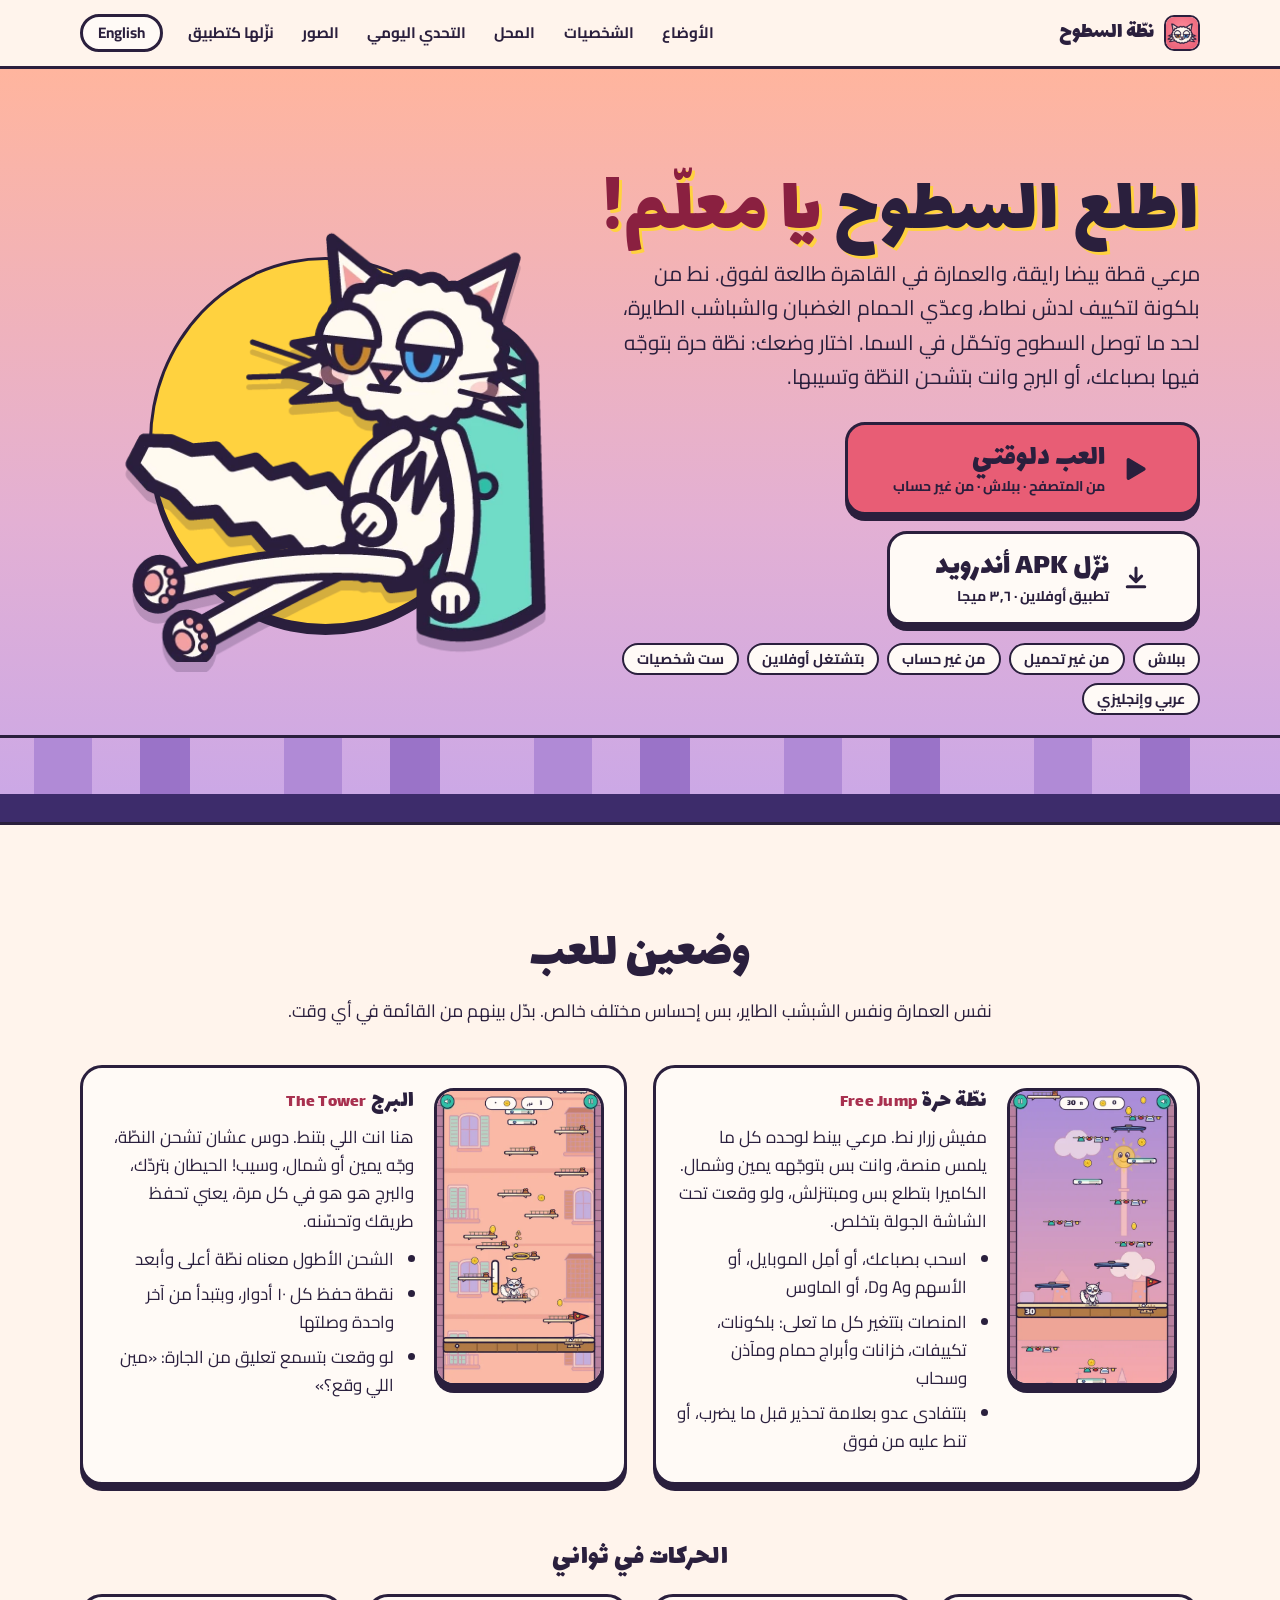
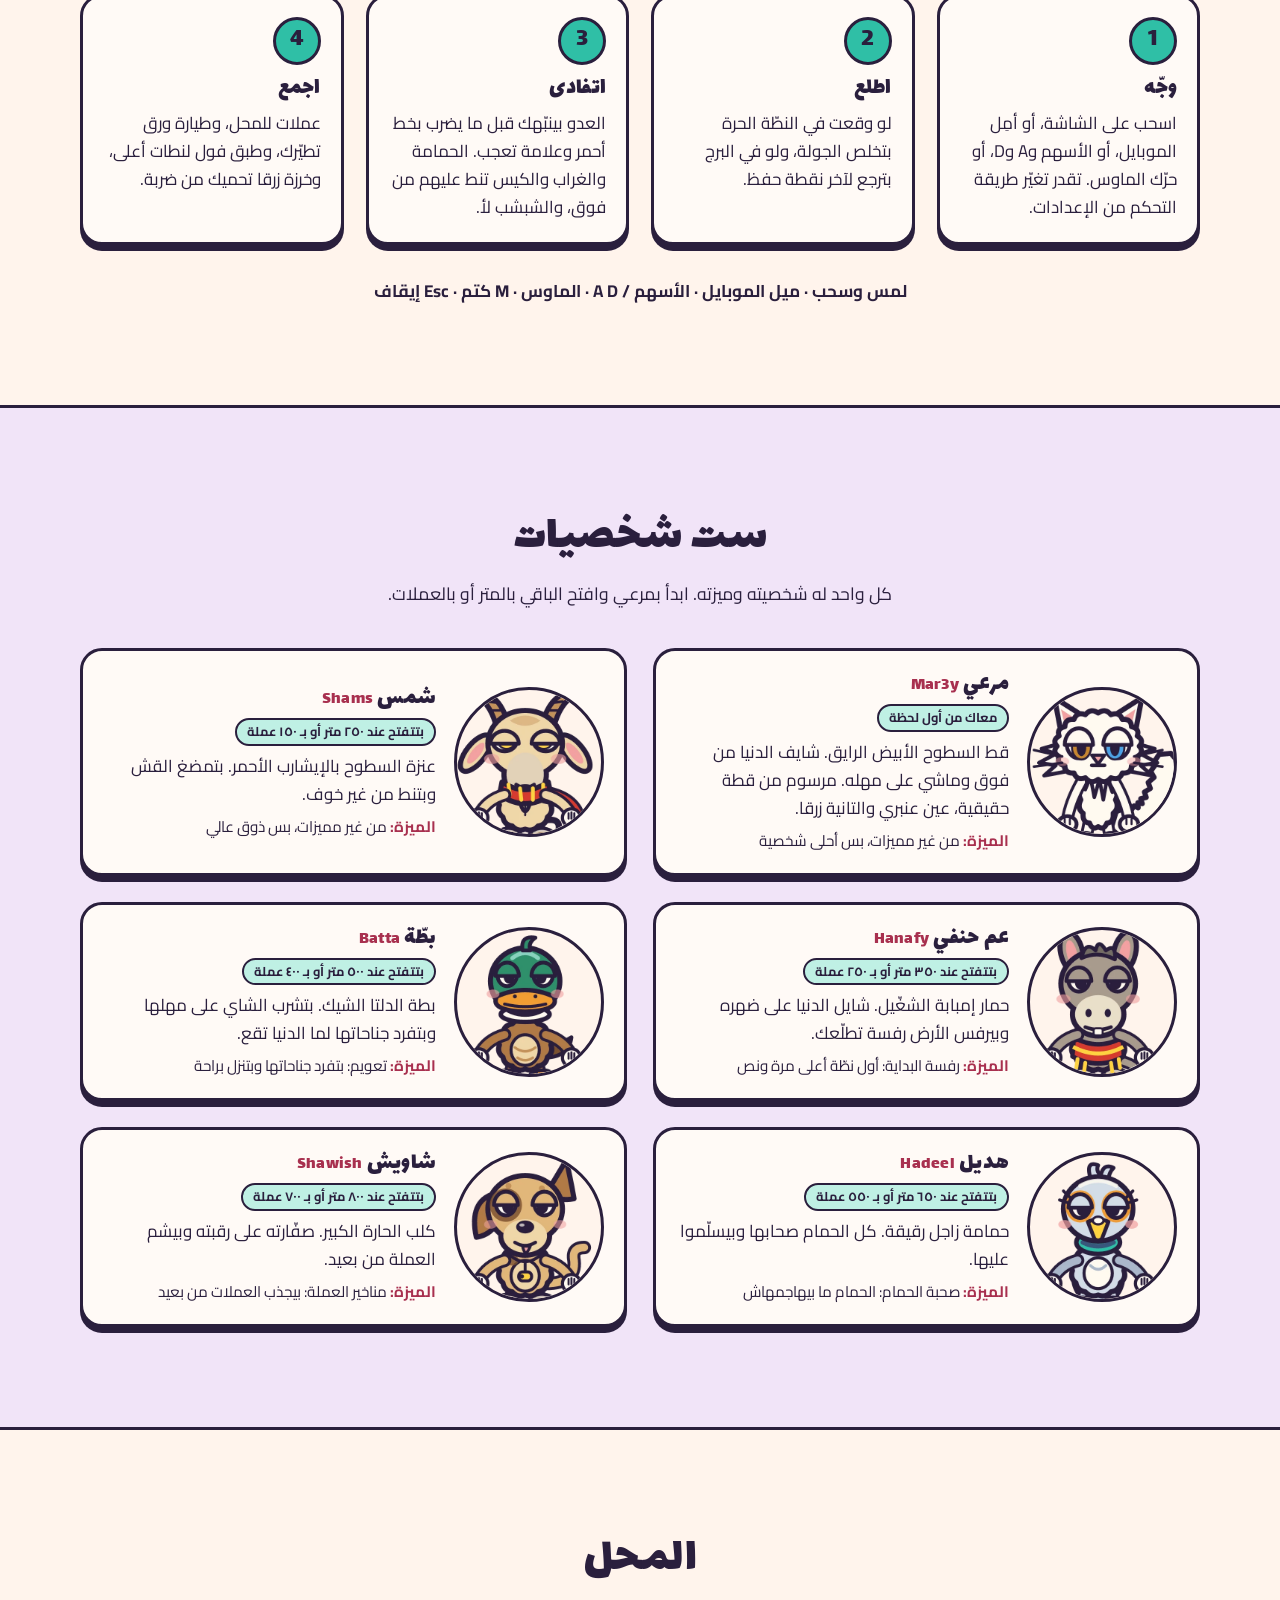
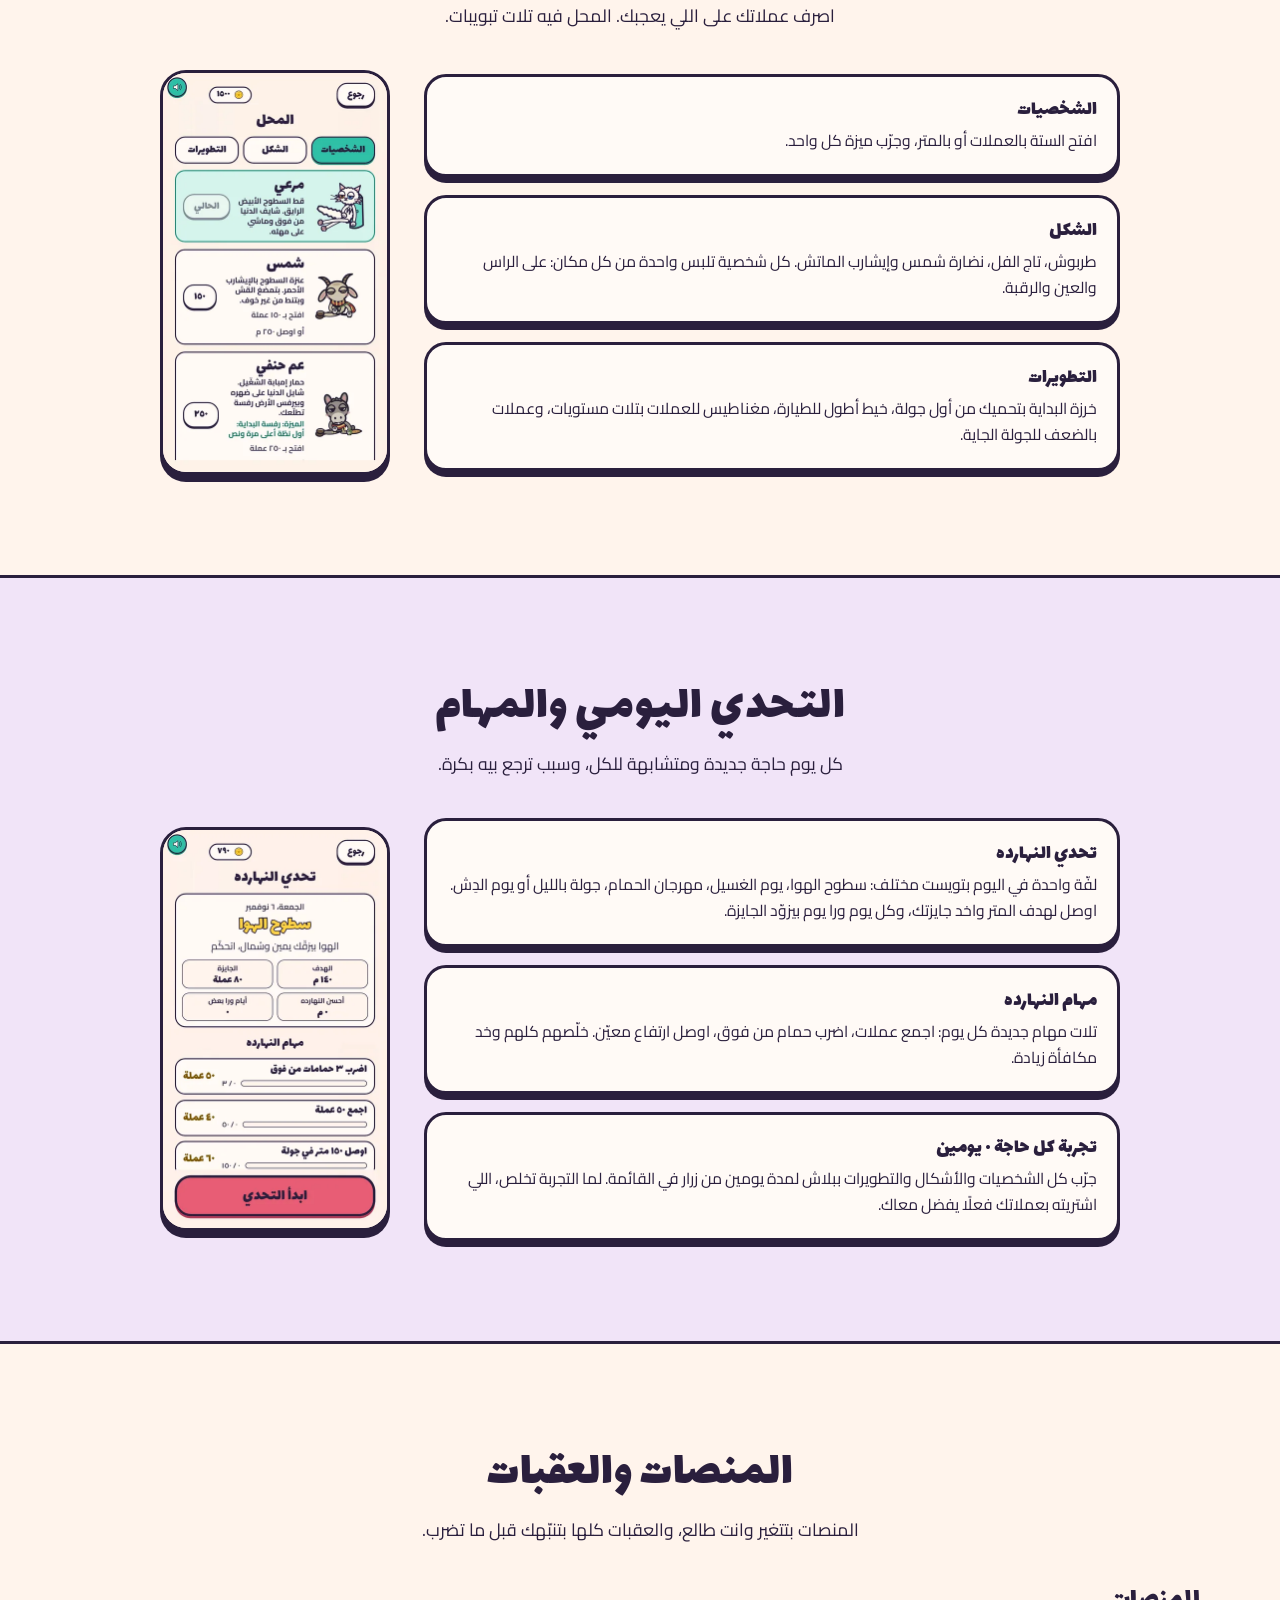
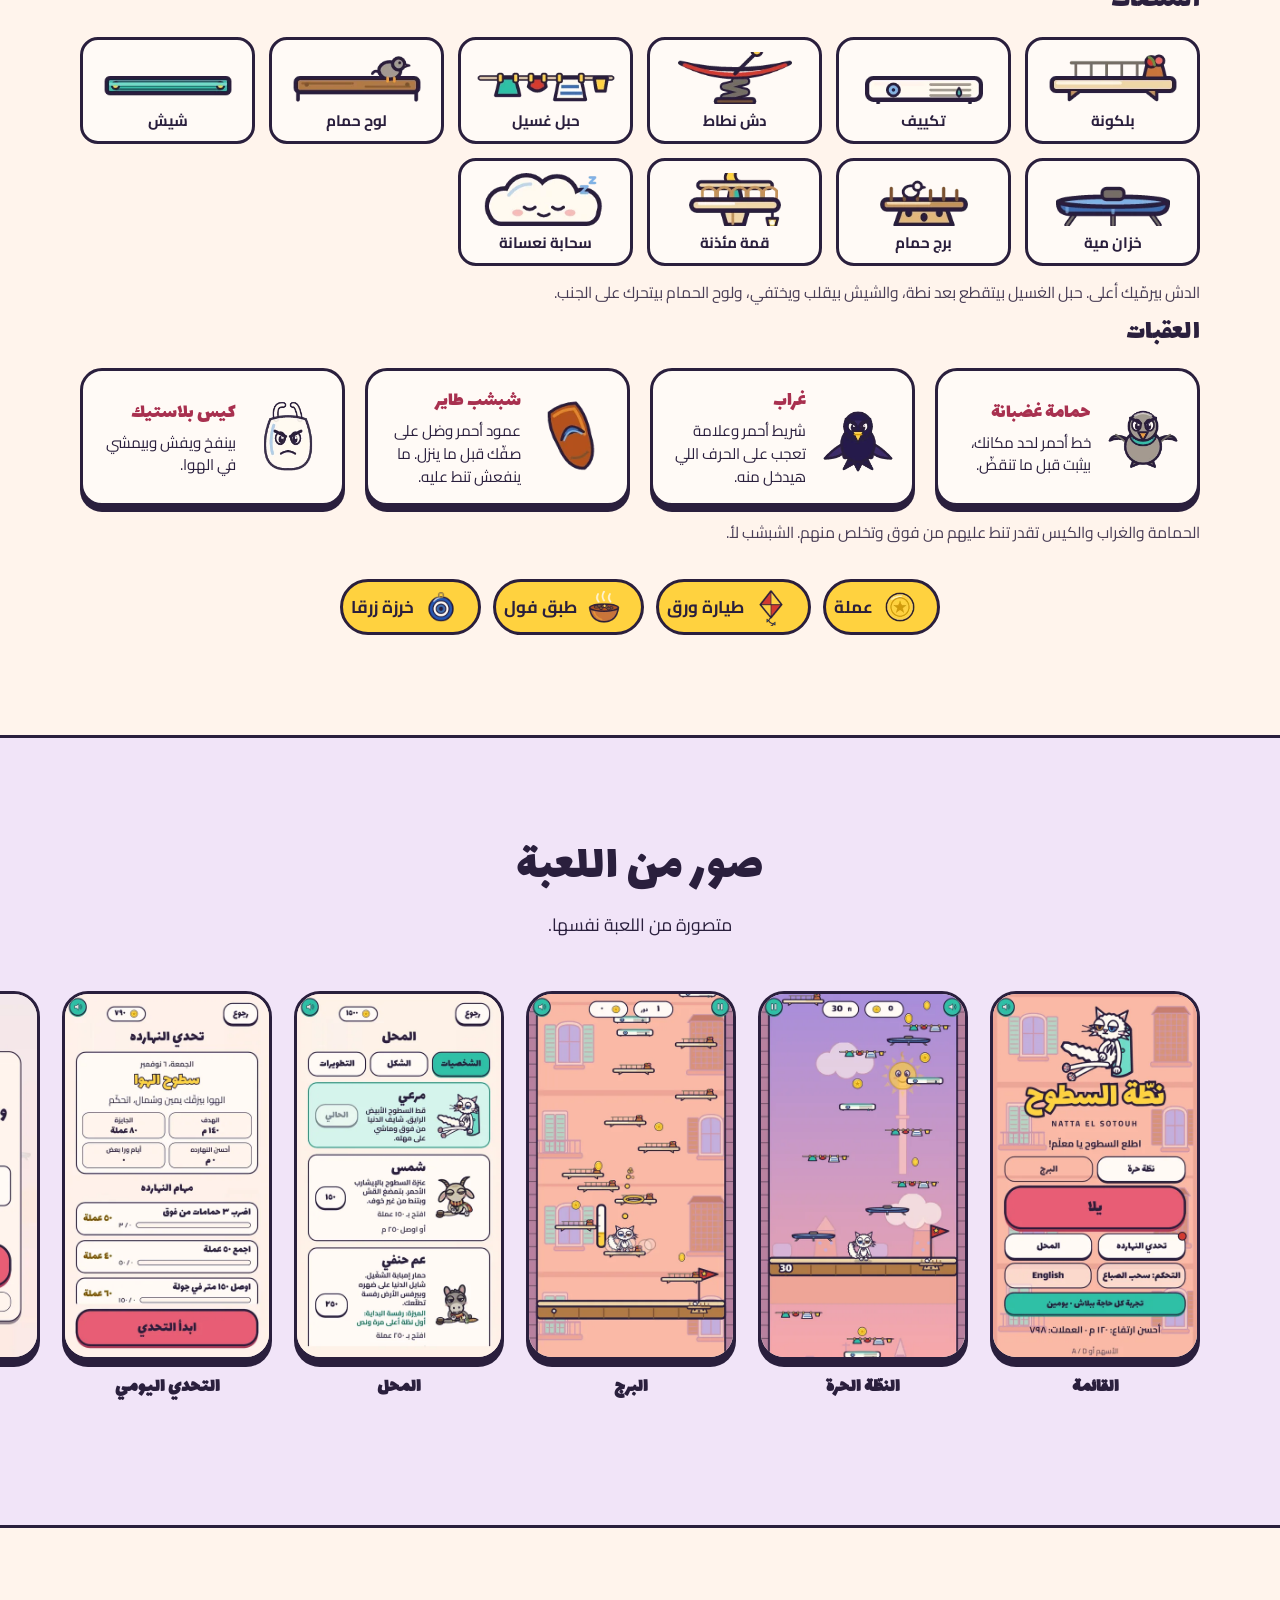
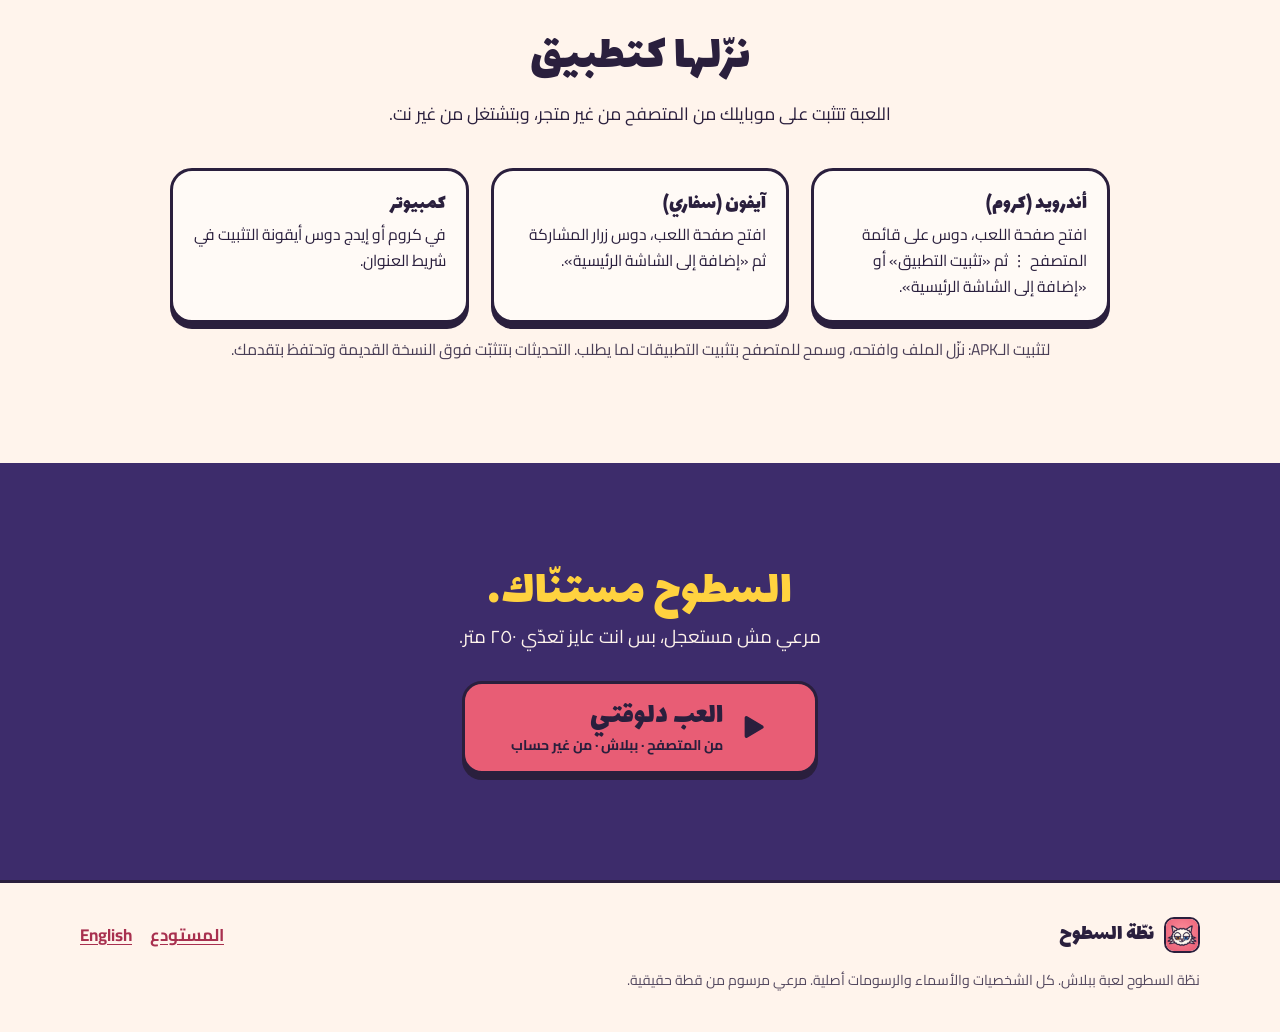
==== commit 5a0a8a57: "feat: Android APK download button with install note Co-Authored-By: Claude Opus 5.5 <noreply@anthrop" ====
--- a/index.html
+++ b/index.html
@@ -44,8 +44,7 @@
 <div class="hero-copy">
 <h1>اطلع السطوح <em>يا معلّم!</em></h1>
 <p class="lead">مرعي قطة بيضا رايقة، والعمارة في القاهرة طالعة لفوق. نط من بلكونة لتكييف لدش نطاط، وعدّي الحمام الغضبان والشباشب الطايرة، لحد ما توصل السطوح وتكمّل في السما. اختار وضعك: نطّة حرة بتوجّه فيها بصباعك، أو البرج وانت بتشحن النطّة وتسيبها.</p>
-<div class="cta"><a class="btn primary lg" href="https://mfathy234.github.io/natta-el-sotouh-releases/play/" rel="noopener"><svg width="34" height="34" viewBox="0 0 24 24" aria-hidden="true"><path d="M8 5.5v13l11-6.5z" fill="#2a1f3d" stroke="#2a1f3d" stroke-width="2.4" stroke-linejoin="round"/></svg><span class="dl-label"><span class="dl-title">العب دلوقتي</span><span class="dl-meta">من المتصفح · ببلاش · من غير حساب</span></span></a></div>
-<p class="soon"><span class="pill">نسخة أندرويد (APK) قريبًا</span></p>
+<div class="cta"><a class="btn primary lg" href="https://mfathy234.github.io/natta-el-sotouh-releases/play/" rel="noopener"><svg width="34" height="34" viewBox="0 0 24 24" aria-hidden="true"><path d="M8 5.5v13l11-6.5z" fill="#2a1f3d" stroke="#2a1f3d" stroke-width="2.4" stroke-linejoin="round"/></svg><span class="dl-label"><span class="dl-title">العب دلوقتي</span><span class="dl-meta">من المتصفح · ببلاش · من غير حساب</span></span></a><a class="btn lg" href="https://github.com/mfathy234/natta-el-sotouh-releases/releases/latest/download/NattaElSotouh.apk" rel="noopener" download><svg width="30" height="30" viewBox="0 0 24 24" aria-hidden="true"><path d="M12 4v11m0 0l-4.5-4.5M12 15l4.5-4.5M5 19h14" fill="none" stroke="#2a1f3d" stroke-width="2.4" stroke-linecap="round" stroke-linejoin="round"/></svg><span class="dl-label"><span class="dl-title">نزّل APK أندرويد</span><span class="dl-meta">تطبيق أوفلاين · ٣٫٦ ميجا</span></span></a></div>
 <ul class="chips"><li>ببلاش</li><li>من غير تحميل</li><li>من غير حساب</li><li>بتشتغل أوفلاين</li><li>ست شخصيات</li><li>عربي وإنجليزي</li></ul>
 </div>
 <div class="hero-art"><div class="stage"><img class="mar3y" src="assets/art/hero_marei_slouch.webp" width="504" height="448" alt="مرعي القطة البيضا قاعد مرتاح فوق شعار نطّة السطوح"></div></div>
@@ -87,7 +86,7 @@
 <section id="app"><div class="wrap">
 <div class="section-head"><h2>نزّلها كتطبيق</h2><p>اللعبة تتثبت على موبايلك من المتصفح من غير متجر، وبتشتغل من غير نت.</p></div>
 <div class="facts"><div class="card"><b>أندرويد (كروم)</b><p>افتح صفحة اللعب، دوس على قائمة المتصفح ⋮ ثم «تثبيت التطبيق» أو «إضافة إلى الشاشة الرئيسية».</p></div><div class="card"><b>آيفون (سفاري)</b><p>افتح صفحة اللعب، دوس زرار المشاركة ثم «إضافة إلى الشاشة الرئيسية».</p></div><div class="card"><b>كمبيوتر</b><p>في كروم أو إيدج دوس أيقونة التثبيت في شريط العنوان.</p></div></div>
-<p class="fine center">نسخة أندرويد (APK) قريبًا. هنعلن عنها هنا.</p>
+<p class="fine center">لتثبيت الـAPK: نزّل الملف وافتحه، وسمح للمتصفح بتثبيت التطبيقات لما يطلب. التحديثات بتتثبّت فوق النسخة القديمة وتحتفظ بتقدمك.</p>
 </div></section>
 <section class="closing"><div class="wrap">
 <h2>السطوح مستنّاك.</h2><p>مرعي مش مستعجل، بس انت عايز تعدّي ٢٥٠ متر.</p>
